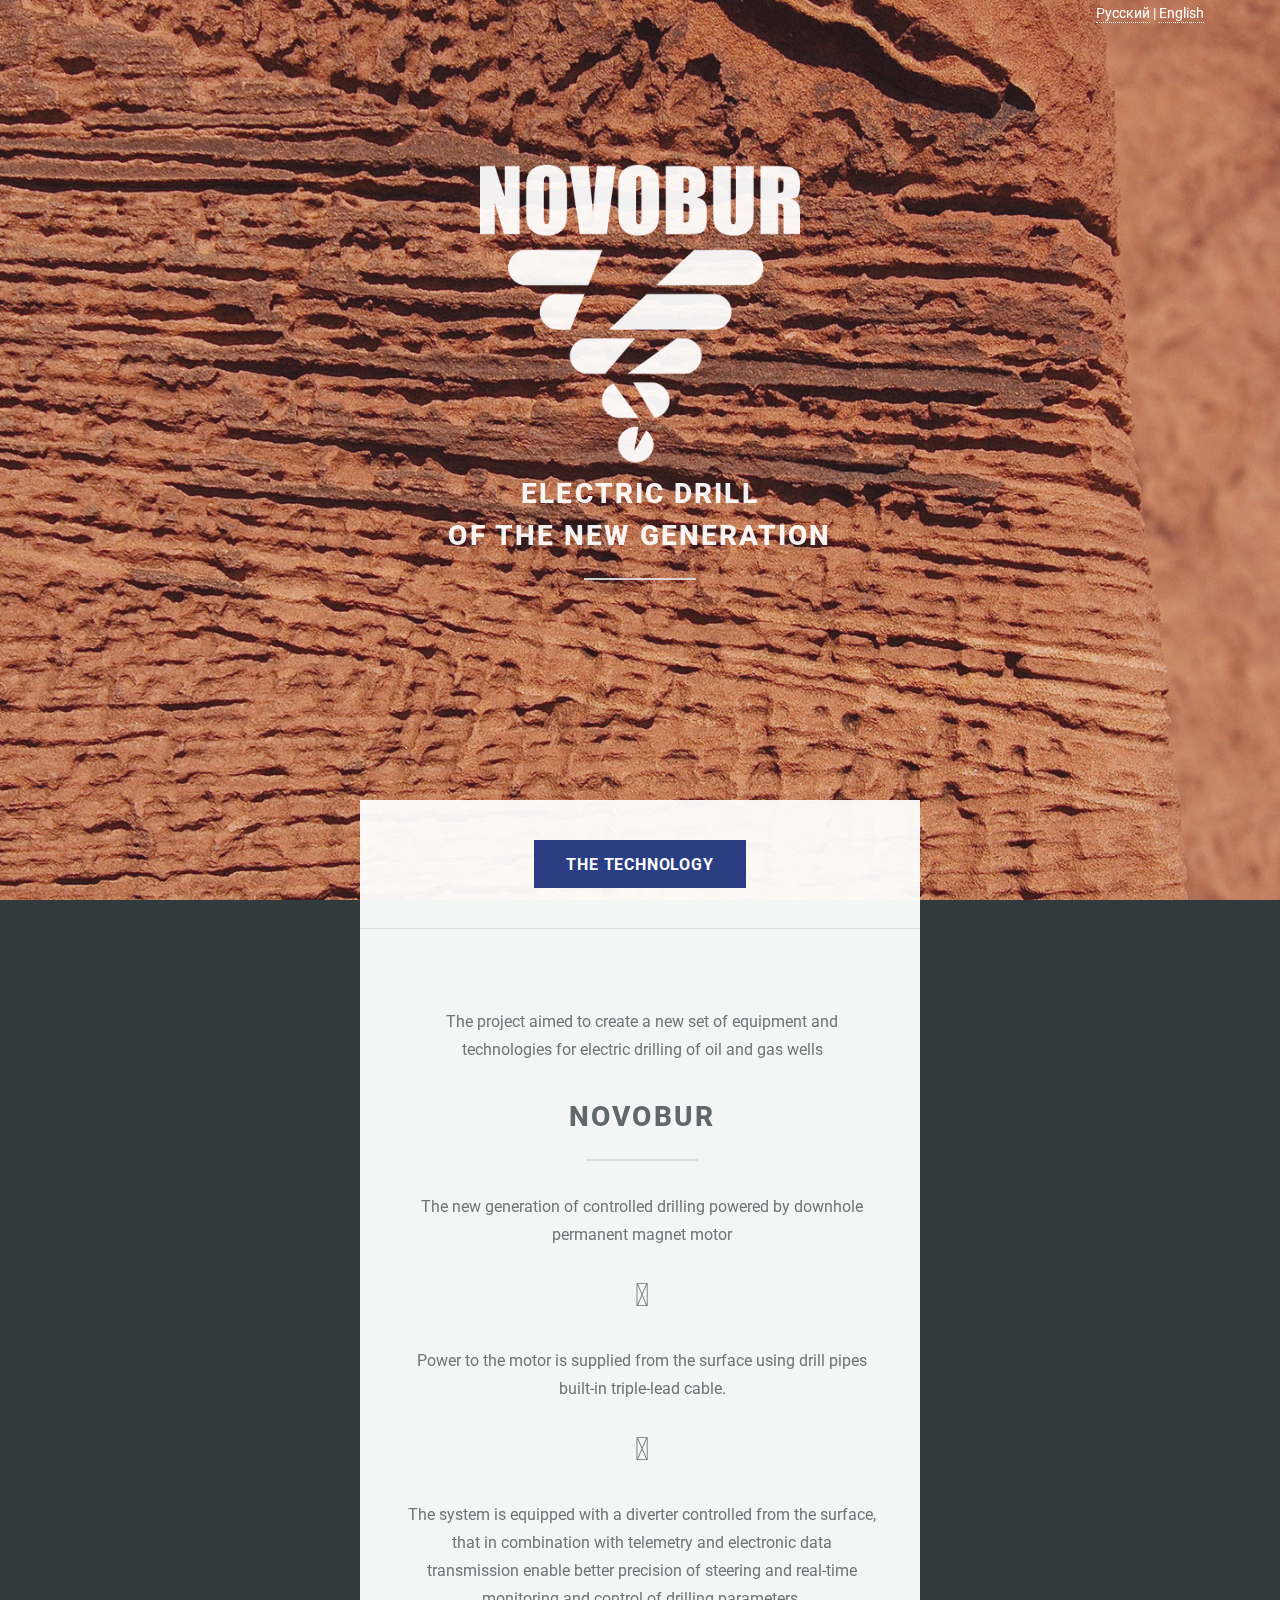
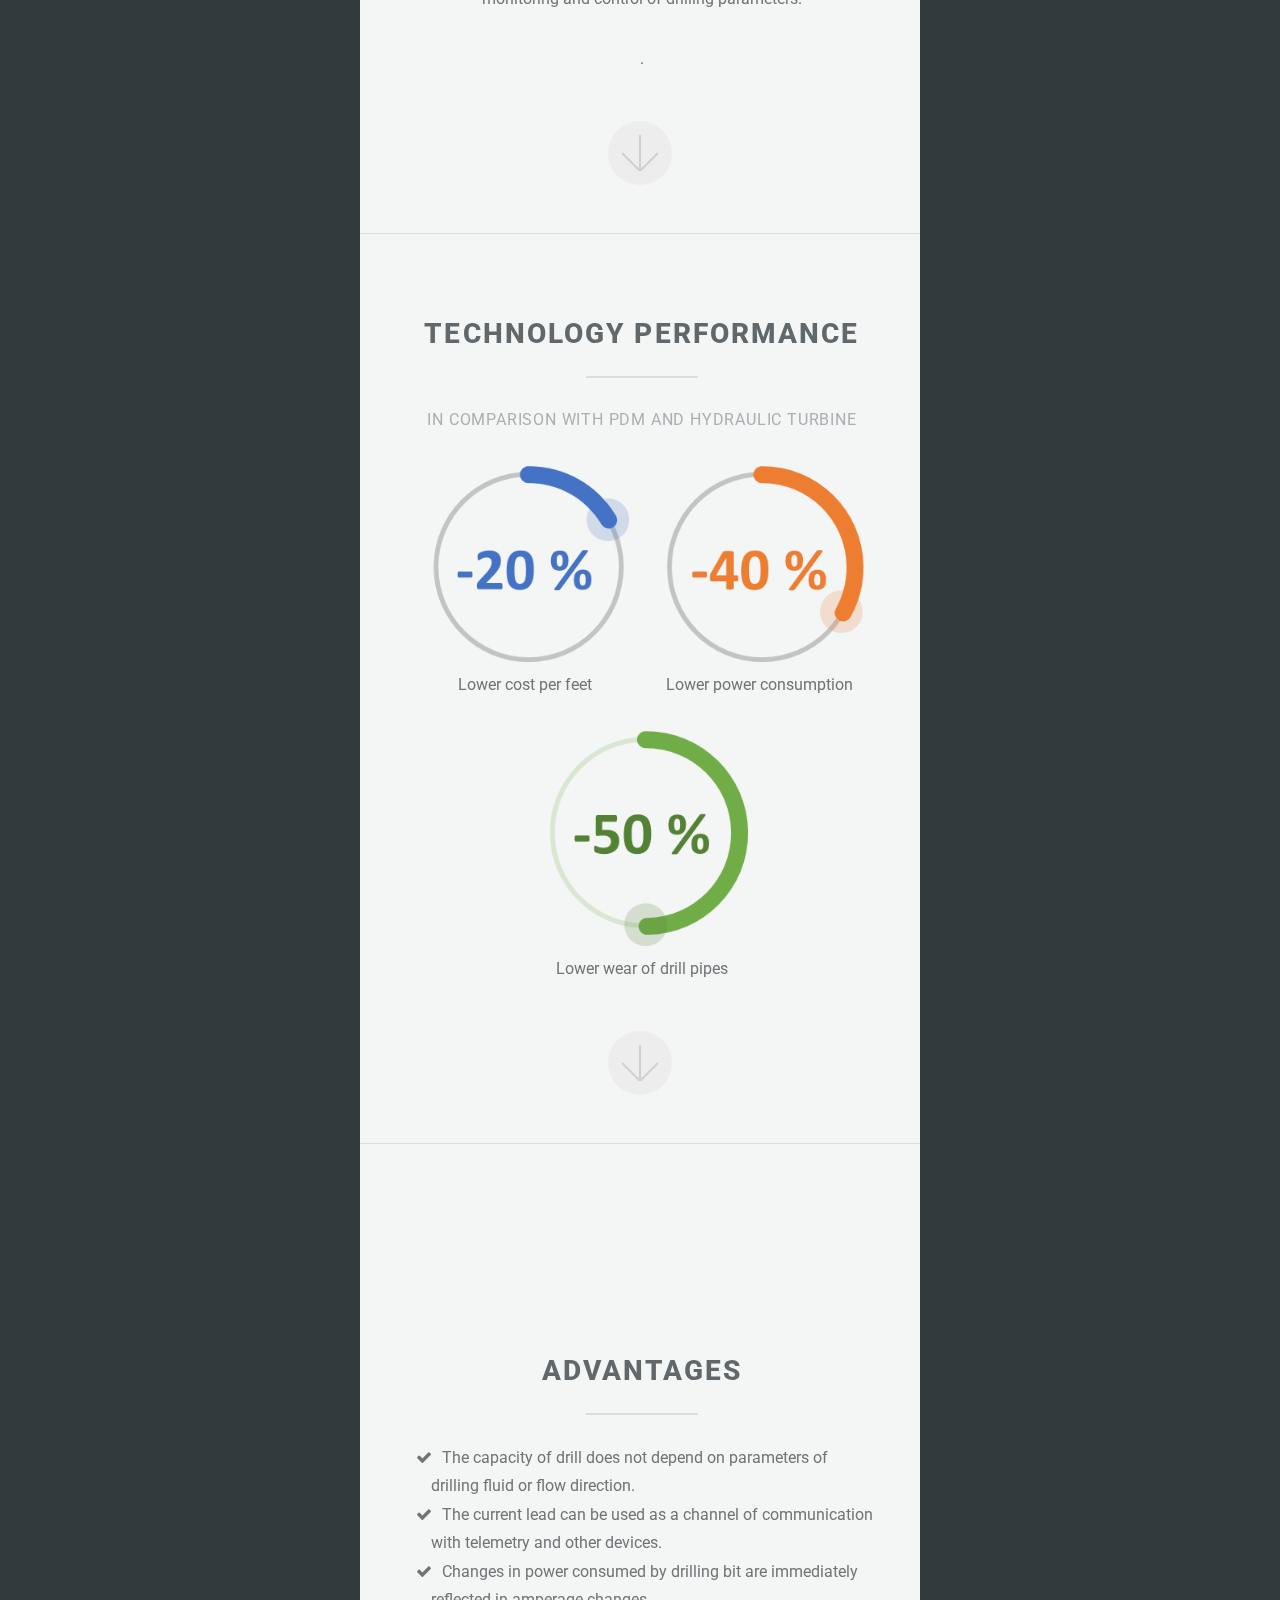
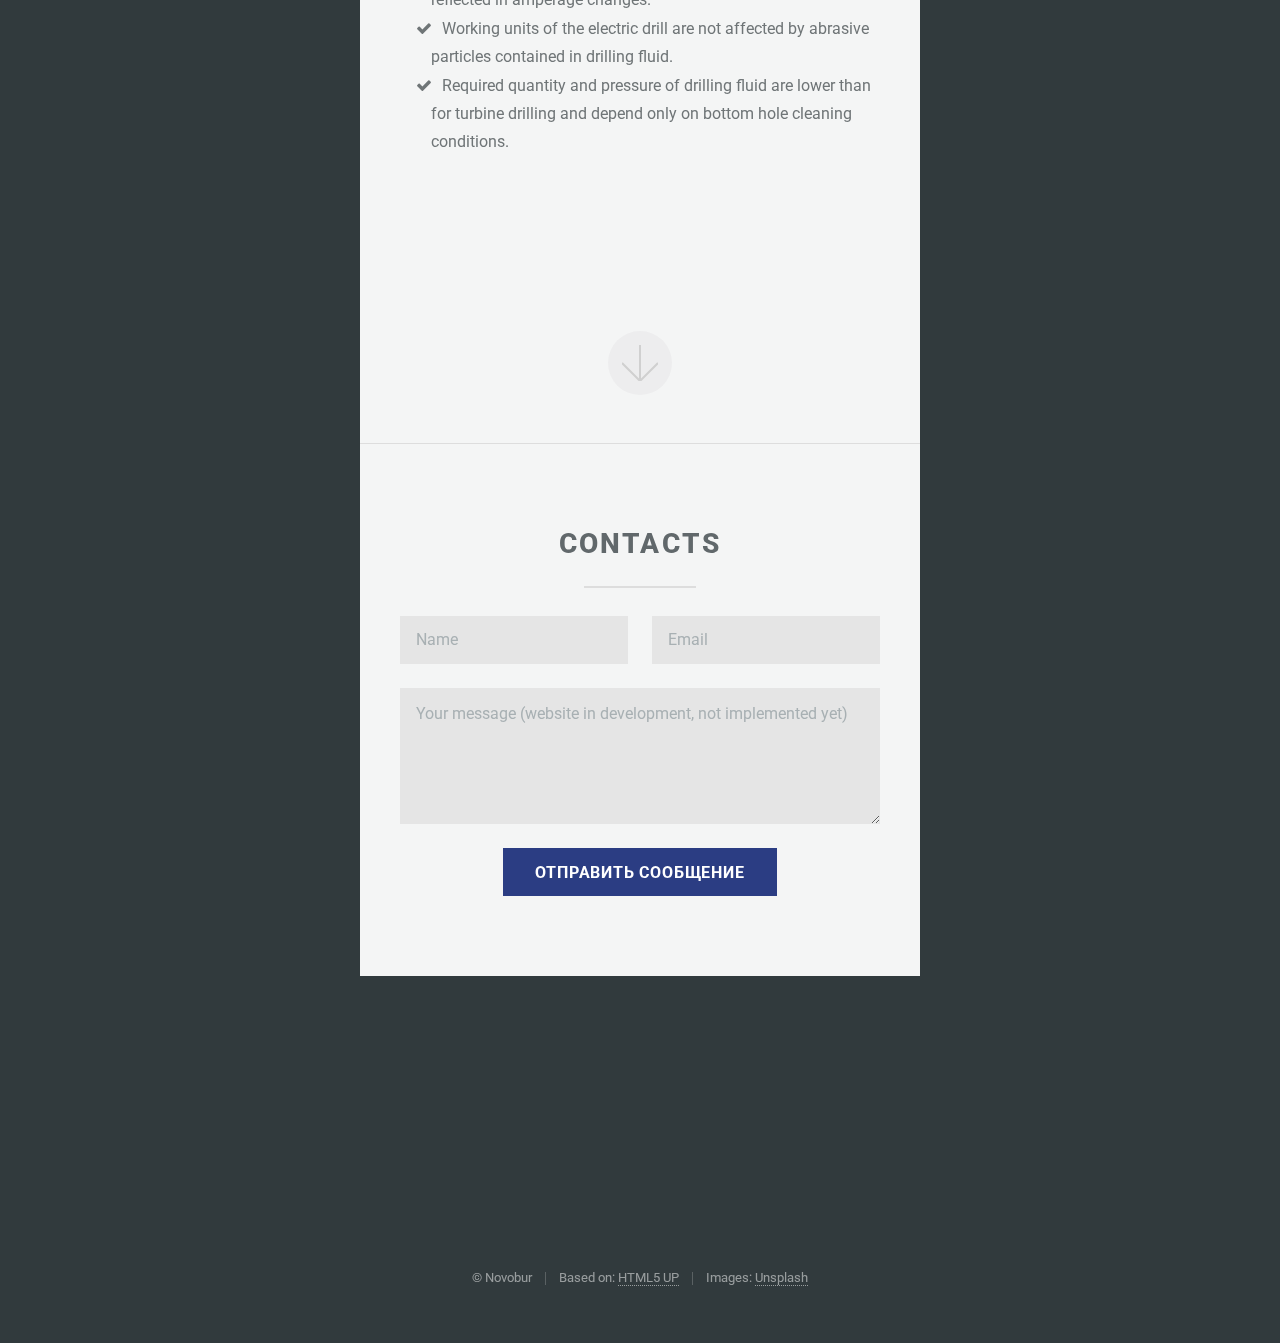
==== index_en.html @ 7c469848 "en version" ====
<!DOCTYPE HTML>
<html>
	<head>
		<title>NOVOBUR. Electric drill of the new generation</title>
		<meta charset="utf-8" />
		<meta name="viewport" content="width=device-width, initial-scale=1" />
		<!--[if lte IE 8]><script src="assets/js/ie/html5shiv.js"></script><![endif]-->
		<link rel="stylesheet" href="assets/css/main.css" />
                <link rel="stylesheet" href="assets/js/animate.css">
                <link rel="stylesheet" href="https://use.fontawesome.com/releases/v5.0.10/css/all.css" integrity="sha384-+d0P83n9kaQMCwj8F4RJB66tzIwOKmrdb46+porD/OvrJ+37WqIM7UoBtwHO6Nlg" crossorigin="anonymous">

                <style>
                    ul.checked {
                        list-style-type: none;
                    }
                    li.checked:before {    
                        font-family: 'FontAwesome';
                        content: '\f00c';
                        margin: 0 10px 0 -15px;
                    }
                    #logo {
                        animation: zoomIn 3s;
                        margin-left: -600px;
                        margin-right: -600px;
                    }
                </style>
		<!--[if lte IE 8]><link rel="stylesheet" href="assets/css/ie8.css" /><![endif]-->
		<!--[if lte IE 9]><link rel="stylesheet" href="assets/css/ie9.css" /><![endif]-->
	</head>
	<body>
            
                <div style="font-size: 90%; color: white; text-align: right; margin-right: 2cm;"><a style="color: white;" href="index.html">Русский</a> | <a style="color: white;" href="index_en.html">English</a></div>

		<!-- Header -->
			<section id="header">
				<header class="major">
                                    <img src="images/novobur-white-en.png" width="320" id="logo"/>
					<h2>ELECTRIC DRILL <br />OF THE NEW GENERATION</h2>

				</header>
				<div class="container">
					<ul class="actions">
						<li><a href="#one" class="button special scrolly">THE TECHNOLOGY</a></li>
					</ul>
				</div>
			</section>

		<!-- One -->
			<section id="one" class="main special">
				<div class="container">
					<span class="image fit primary"><img src="images/pic01.jpg" alt="" /></span>
					<div class="content">
                                            <p>The project aimed to create a new set of equipment and technologies for electric drilling of oil and gas wells</p>
						<header class="major">
							<h2>Novobur</h2>
						</header>
                                            <p>
                                                <p>The new generation of controlled drilling powered by downhole permanent magnet motor</p>
                                                <p><i class="fas fa-plug fa-2x"></i></p>
                                                <p>Power to the motor is supplied from the surface using drill pipes built-in triple-lead cable.</p> 
                                                <p><i class="fas fa-sliders fa-2x"></i></p>
                                                <p>The system is equipped with a diverter controlled from the surface, that in combination with telemetry and electronic data transmission enable better precision of steering and real-time monitoring and control of drilling parameters.</p>.
                                                </p>
					</div>
					<a href="#two" class="goto-next scrolly">Next</a>
				</div>
			</section>

		<!-- Two -->
			<section id="two" class="main special">
				<div class="container">
					<span class="image fit primary"><img src="images/pic02.jpg" alt="" /></span>
					<div class="content">
						<header class="major">
                                                    <h2>TECHNOLOGY PERFORMANCE</h2>
							<p>IN COMPARISON WITH PDM AND HYDRAULIC TURBINE</p>
						</header>
                                            
                                            <div>
                                                <div style="width: 50%; float: left">
                                                     <img src="images/-20.png" style="max-width: 90%">
                                                    <p>Lower cost per feet</p>
                                                </div>
                                            </div>
                                            
                                            <div>
                                                <div style="width: 50%; float: left">
                                                    <img src="images/-40.png" style="max-width: 90%">
                                                    <p>Lower power consumption</p>
                                                </div>
                                            </div>
                                            <br />
                                            <div>
                                                <div style="width: 50%; margin: auto">
                                                    <img src="images/-50.png" style="max-width: 90%">
                                                    <p>Lower wear of drill pipes</p>
                                                </div>
                                            </div>

					</div>
					<a href="#three" class="goto-next scrolly">Next</a>
				</div>
			</section>

		<!-- Three -->
			<section id="three" class="main special">
				<div class="container">
					<span class="image fit primary"><img src="images/pic03.jpg" alt="" /></span>
					<div class="content">
						<header class="major">
							<h2>ADVANTAGES</h2>
						</header>
						<ul style="text-align: left" class="checked">

<li class="checked">The capacity of drill does not depend on parameters of drilling fluid or flow direction.</li>
<li class="checked">The current lead can be used as a channel of communication with telemetry and other devices.</li>
<li class="checked">Changes in power consumed by drilling bit are immediately reflected in amperage changes.</li>
<li class="checked">Working units of the electric drill are not affected by abrasive particles contained in drilling fluid.</li>
<li class="checked">Required quantity and pressure of drilling fluid are lower than for turbine drilling and depend only on bottom hole cleaning conditions.</li>

                                                </ul>
					</div>
					<a href="#footer" class="goto-next scrolly">Next</a>
				</div>
			</section>


		<!-- Footer -->
			<section id="footer">
				<div class="container">
					<header class="major">
						<h2>Contacts</h2>
					</header>
					<form method="post" action="#">
						<div class="row uniform">
							<div class="6u 12u$(xsmall)"><input type="text" name="name" id="name" placeholder="Name" /></div>
							<div class="6u$ 12u$(xsmall)"><input type="email" name="email" id="email" placeholder="Email" /></div>
							<div class="12u$"><textarea name="message" id="message" placeholder="Your message (website in development, not implemented yet)" rows="4"></textarea></div>
							<div class="12u$">
								<ul class="actions">
									<li><input type="submit" value="Отправить сообщение" class="special" /></li>
								</ul>
							</div>
						</div>
					</form>
				</div>
                            
				<footer>
					<ul class="copyright">
						<li>&copy; Novobur</li><li>Based on: <a href="http://html5up.net">HTML5 UP</a></li><li>Images: <a href="http://unsplash.com">Unsplash</a></li>
					</ul>
				</footer>
                           
			</section>

		<!-- Scripts -->
			<script src="assets/js/jquery.min.js"></script>
			<script src="assets/js/jquery.scrollex.min.js"></script>
			<script src="assets/js/jquery.scrolly.min.js"></script>
			<script src="assets/js/skel.min.js"></script>
			<script src="assets/js/util.js"></script>
			<!--[if lte IE 8]><script src="assets/js/ie/respond.min.js"></script><![endif]-->
			<script src="assets/js/main.js"></script>

	</body>
</html>
---- assets/css/main.css ----
@import url("font-awesome.min.css");
@import url("https://fonts.googleapis.com/css?family=Roboto");

/*
	Highlights by HTML5 UP
	html5up.net | @ajlkn
	Free for personal and commercial use under the CCA 3.0 license (html5up.net/license)
*/

/* Reset */

	html, body, div, span, applet, object, iframe, h1, h2, h3, h4, h5, h6, p, blockquote, pre, a, abbr, acronym, address, big, cite, code, del, dfn, em, img, ins, kbd, q, s, samp, small, strike, strong, sub, sup, tt, var, b, u, i, center, dl, dt, dd, ol, ul, li, fieldset, form, label, legend, table, caption, tbody, tfoot, thead, tr, th, td, article, aside, canvas, details, embed, figure, figcaption, footer, header, hgroup, menu, nav, output, ruby, section, summary, time, mark, audio, video {
		margin: 0;
		padding: 0;
		border: 0;
		font-size: 100%;
		font: inherit;
		vertical-align: baseline;
	}

	article, aside, details, figcaption, figure, footer, header, hgroup, menu, nav, section {
		display: block;
	}

	body {
		line-height: 1;
	}

	ol, ul {
		list-style: none;
	}

	blockquote, q {
		quotes: none;
	}

	blockquote:before, blockquote:after, q:before, q:after {
		content: '';
		content: none;
	}

	table {
		border-collapse: collapse;
		border-spacing: 0;
	}

	body {
		-webkit-text-size-adjust: none;
	}

/* Box Model */

	*, *:before, *:after {
		-moz-box-sizing: border-box;
		-webkit-box-sizing: border-box;
		box-sizing: border-box;
	}

/* Containers */

	.container {
		margin-left: auto;
		margin-right: auto;
	}

	.container.\31 25\25 {
		width: 100%;
		max-width: 43.75em;
		min-width: 35em;
	}

	.container.\37 5\25 {
		width: 26.25em;
	}

	.container.\35 0\25 {
		width: 17.5em;
	}

	.container.\32 5\25 {
		width: 8.75em;
	}

	.container {
		width: 35em;
	}

	@media screen and (max-width: 1680px) {

		.container.\31 25\25 {
			width: 100%;
			max-width: 43.75em;
			min-width: 35em;
		}

		.container.\37 5\25 {
			width: 26.25em;
		}

		.container.\35 0\25 {
			width: 17.5em;
		}

		.container.\32 5\25 {
			width: 8.75em;
		}

		.container {
			width: 35em;
		}

	}

	@media screen and (max-width: 980px) {

		.container.\31 25\25 {
			width: 100%;
			max-width: 100%;
			min-width: 80%;
		}

		.container.\37 5\25 {
			width: 60%;
		}

		.container.\35 0\25 {
			width: 40%;
		}

		.container.\32 5\25 {
			width: 20%;
		}

		.container {
			width: 80%;
		}

	}

	@media screen and (max-width: 736px) {

		.container.\31 25\25 {
			width: 100%;
			max-width: 100%;
			min-width: 80%;
		}

		.container.\37 5\25 {
			width: 60%;
		}

		.container.\35 0\25 {
			width: 40%;
		}

		.container.\32 5\25 {
			width: 20%;
		}

		.container {
			width: 80%;
		}

	}

	@media screen and (max-width: 480px) {

		.container.\31 25\25 {
			width: 100%;
			max-width: 125%;
			min-width: 100%;
		}

		.container.\37 5\25 {
			width: 75%;
		}

		.container.\35 0\25 {
			width: 50%;
		}

		.container.\32 5\25 {
			width: 25%;
		}

		.container {
			width: 100%;
		}

	}

/* Grid */

	.row {
		border-bottom: solid 1px transparent;
		-moz-box-sizing: border-box;
		-webkit-box-sizing: border-box;
		box-sizing: border-box;
	}

	.row > * {
		float: left;
		-moz-box-sizing: border-box;
		-webkit-box-sizing: border-box;
		box-sizing: border-box;
	}

	.row:after, .row:before {
		content: '';
		display: block;
		clear: both;
		height: 0;
	}

	.row.uniform > * > :first-child {
		margin-top: 0;
	}

	.row.uniform > * > :last-child {
		margin-bottom: 0;
	}

	.row.\30 \25 > * {
		padding: 0 0 0 0em;
	}

	.row.\30 \25 {
		margin: 0 0 -1px 0em;
	}

	.row.uniform.\30 \25 > * {
		padding: 0em 0 0 0em;
	}

	.row.uniform.\30 \25 {
		margin: 0em 0 -1px 0em;
	}

	.row > * {
		padding: 0 0 0 1.5em;
	}

	.row {
		margin: 0 0 -1px -1.5em;
	}

	.row.uniform > * {
		padding: 1.5em 0 0 1.5em;
	}

	.row.uniform {
		margin: -1.5em 0 -1px -1.5em;
	}

	.row.\32 00\25 > * {
		padding: 0 0 0 3em;
	}

	.row.\32 00\25 {
		margin: 0 0 -1px -3em;
	}

	.row.uniform.\32 00\25 > * {
		padding: 3em 0 0 3em;
	}

	.row.uniform.\32 00\25 {
		margin: -3em 0 -1px -3em;
	}

	.row.\31 50\25 > * {
		padding: 0 0 0 2.25em;
	}

	.row.\31 50\25 {
		margin: 0 0 -1px -2.25em;
	}

	.row.uniform.\31 50\25 > * {
		padding: 2.25em 0 0 2.25em;
	}

	.row.uniform.\31 50\25 {
		margin: -2.25em 0 -1px -2.25em;
	}

	.row.\35 0\25 > * {
		padding: 0 0 0 0.75em;
	}

	.row.\35 0\25 {
		margin: 0 0 -1px -0.75em;
	}

	.row.uniform.\35 0\25 > * {
		padding: 0.75em 0 0 0.75em;
	}

	.row.uniform.\35 0\25 {
		margin: -0.75em 0 -1px -0.75em;
	}

	.row.\32 5\25 > * {
		padding: 0 0 0 0.375em;
	}

	.row.\32 5\25 {
		margin: 0 0 -1px -0.375em;
	}

	.row.uniform.\32 5\25 > * {
		padding: 0.375em 0 0 0.375em;
	}

	.row.uniform.\32 5\25 {
		margin: -0.375em 0 -1px -0.375em;
	}

	.\31 2u, .\31 2u\24 {
		width: 100%;
		clear: none;
		margin-left: 0;
	}

	.\31 1u, .\31 1u\24 {
		width: 91.6666666667%;
		clear: none;
		margin-left: 0;
	}

	.\31 0u, .\31 0u\24 {
		width: 83.3333333333%;
		clear: none;
		margin-left: 0;
	}

	.\39 u, .\39 u\24 {
		width: 75%;
		clear: none;
		margin-left: 0;
	}

	.\38 u, .\38 u\24 {
		width: 66.6666666667%;
		clear: none;
		margin-left: 0;
	}

	.\37 u, .\37 u\24 {
		width: 58.3333333333%;
		clear: none;
		margin-left: 0;
	}

	.\36 u, .\36 u\24 {
		width: 50%;
		clear: none;
		margin-left: 0;
	}

	.\35 u, .\35 u\24 {
		width: 41.6666666667%;
		clear: none;
		margin-left: 0;
	}

	.\34 u, .\34 u\24 {
		width: 33.3333333333%;
		clear: none;
		margin-left: 0;
	}

	.\33 u, .\33 u\24 {
		width: 25%;
		clear: none;
		margin-left: 0;
	}

	.\32 u, .\32 u\24 {
		width: 16.6666666667%;
		clear: none;
		margin-left: 0;
	}

	.\31 u, .\31 u\24 {
		width: 8.3333333333%;
		clear: none;
		margin-left: 0;
	}

	.\31 2u\24 + *,
	.\31 1u\24 + *,
	.\31 0u\24 + *,
	.\39 u\24 + *,
	.\38 u\24 + *,
	.\37 u\24 + *,
	.\36 u\24 + *,
	.\35 u\24 + *,
	.\34 u\24 + *,
	.\33 u\24 + *,
	.\32 u\24 + *,
	.\31 u\24 + * {
		clear: left;
	}

	.\-11u {
		margin-left: 91.66667%;
	}

	.\-10u {
		margin-left: 83.33333%;
	}

	.\-9u {
		margin-left: 75%;
	}

	.\-8u {
		margin-left: 66.66667%;
	}

	.\-7u {
		margin-left: 58.33333%;
	}

	.\-6u {
		margin-left: 50%;
	}

	.\-5u {
		margin-left: 41.66667%;
	}

	.\-4u {
		margin-left: 33.33333%;
	}

	.\-3u {
		margin-left: 25%;
	}

	.\-2u {
		margin-left: 16.66667%;
	}

	.\-1u {
		margin-left: 8.33333%;
	}

	@media screen and (max-width: 1680px) {

		.row > * {
			padding: 0 0 0 1.5em;
		}

		.row {
			margin: 0 0 -1px -1.5em;
		}

		.row.uniform > * {
			padding: 1.5em 0 0 1.5em;
		}

		.row.uniform {
			margin: -1.5em 0 -1px -1.5em;
		}

		.row.\32 00\25 > * {
			padding: 0 0 0 3em;
		}

		.row.\32 00\25 {
			margin: 0 0 -1px -3em;
		}

		.row.uniform.\32 00\25 > * {
			padding: 3em 0 0 3em;
		}

		.row.uniform.\32 00\25 {
			margin: -3em 0 -1px -3em;
		}

		.row.\31 50\25 > * {
			padding: 0 0 0 2.25em;
		}

		.row.\31 50\25 {
			margin: 0 0 -1px -2.25em;
		}

		.row.uniform.\31 50\25 > * {
			padding: 2.25em 0 0 2.25em;
		}

		.row.uniform.\31 50\25 {
			margin: -2.25em 0 -1px -2.25em;
		}

		.row.\35 0\25 > * {
			padding: 0 0 0 0.75em;
		}

		.row.\35 0\25 {
			margin: 0 0 -1px -0.75em;
		}

		.row.uniform.\35 0\25 > * {
			padding: 0.75em 0 0 0.75em;
		}

		.row.uniform.\35 0\25 {
			margin: -0.75em 0 -1px -0.75em;
		}

		.row.\32 5\25 > * {
			padding: 0 0 0 0.375em;
		}

		.row.\32 5\25 {
			margin: 0 0 -1px -0.375em;
		}

		.row.uniform.\32 5\25 > * {
			padding: 0.375em 0 0 0.375em;
		}

		.row.uniform.\32 5\25 {
			margin: -0.375em 0 -1px -0.375em;
		}

		.\31 2u\28large\29, .\31 2u\24\28large\29 {
			width: 100%;
			clear: none;
			margin-left: 0;
		}

		.\31 1u\28large\29, .\31 1u\24\28large\29 {
			width: 91.6666666667%;
			clear: none;
			margin-left: 0;
		}

		.\31 0u\28large\29, .\31 0u\24\28large\29 {
			width: 83.3333333333%;
			clear: none;
			margin-left: 0;
		}

		.\39 u\28large\29, .\39 u\24\28large\29 {
			width: 75%;
			clear: none;
			margin-left: 0;
		}

		.\38 u\28large\29, .\38 u\24\28large\29 {
			width: 66.6666666667%;
			clear: none;
			margin-left: 0;
		}

		.\37 u\28large\29, .\37 u\24\28large\29 {
			width: 58.3333333333%;
			clear: none;
			margin-left: 0;
		}

		.\36 u\28large\29, .\36 u\24\28large\29 {
			width: 50%;
			clear: none;
			margin-left: 0;
		}

		.\35 u\28large\29, .\35 u\24\28large\29 {
			width: 41.6666666667%;
			clear: none;
			margin-left: 0;
		}

		.\34 u\28large\29, .\34 u\24\28large\29 {
			width: 33.3333333333%;
			clear: none;
			margin-left: 0;
		}

		.\33 u\28large\29, .\33 u\24\28large\29 {
			width: 25%;
			clear: none;
			margin-left: 0;
		}

		.\32 u\28large\29, .\32 u\24\28large\29 {
			width: 16.6666666667%;
			clear: none;
			margin-left: 0;
		}

		.\31 u\28large\29, .\31 u\24\28large\29 {
			width: 8.3333333333%;
			clear: none;
			margin-left: 0;
		}

		.\31 2u\24\28large\29 + *,
		.\31 1u\24\28large\29 + *,
		.\31 0u\24\28large\29 + *,
		.\39 u\24\28large\29 + *,
		.\38 u\24\28large\29 + *,
		.\37 u\24\28large\29 + *,
		.\36 u\24\28large\29 + *,
		.\35 u\24\28large\29 + *,
		.\34 u\24\28large\29 + *,
		.\33 u\24\28large\29 + *,
		.\32 u\24\28large\29 + *,
		.\31 u\24\28large\29 + * {
			clear: left;
		}

		.\-11u\28large\29 {
			margin-left: 91.66667%;
		}

		.\-10u\28large\29 {
			margin-left: 83.33333%;
		}

		.\-9u\28large\29 {
			margin-left: 75%;
		}

		.\-8u\28large\29 {
			margin-left: 66.66667%;
		}

		.\-7u\28large\29 {
			margin-left: 58.33333%;
		}

		.\-6u\28large\29 {
			margin-left: 50%;
		}

		.\-5u\28large\29 {
			margin-left: 41.66667%;
		}

		.\-4u\28large\29 {
			margin-left: 33.33333%;
		}

		.\-3u\28large\29 {
			margin-left: 25%;
		}

		.\-2u\28large\29 {
			margin-left: 16.66667%;
		}

		.\-1u\28large\29 {
			margin-left: 8.33333%;
		}

	}

	@media screen and (max-width: 980px) {

		.row > * {
			padding: 0 0 0 1.5em;
		}

		.row {
			margin: 0 0 -1px -1.5em;
		}

		.row.uniform > * {
			padding: 1.5em 0 0 1.5em;
		}

		.row.uniform {
			margin: -1.5em 0 -1px -1.5em;
		}

		.row.\32 00\25 > * {
			padding: 0 0 0 3em;
		}

		.row.\32 00\25 {
			margin: 0 0 -1px -3em;
		}

		.row.uniform.\32 00\25 > * {
			padding: 3em 0 0 3em;
		}

		.row.uniform.\32 00\25 {
			margin: -3em 0 -1px -3em;
		}

		.row.\31 50\25 > * {
			padding: 0 0 0 2.25em;
		}

		.row.\31 50\25 {
			margin: 0 0 -1px -2.25em;
		}

		.row.uniform.\31 50\25 > * {
			padding: 2.25em 0 0 2.25em;
		}

		.row.uniform.\31 50\25 {
			margin: -2.25em 0 -1px -2.25em;
		}

		.row.\35 0\25 > * {
			padding: 0 0 0 0.75em;
		}

		.row.\35 0\25 {
			margin: 0 0 -1px -0.75em;
		}

		.row.uniform.\35 0\25 > * {
			padding: 0.75em 0 0 0.75em;
		}

		.row.uniform.\35 0\25 {
			margin: -0.75em 0 -1px -0.75em;
		}

		.row.\32 5\25 > * {
			padding: 0 0 0 0.375em;
		}

		.row.\32 5\25 {
			margin: 0 0 -1px -0.375em;
		}

		.row.uniform.\32 5\25 > * {
			padding: 0.375em 0 0 0.375em;
		}

		.row.uniform.\32 5\25 {
			margin: -0.375em 0 -1px -0.375em;
		}

		.\31 2u\28medium\29, .\31 2u\24\28medium\29 {
			width: 100%;
			clear: none;
			margin-left: 0;
		}

		.\31 1u\28medium\29, .\31 1u\24\28medium\29 {
			width: 91.6666666667%;
			clear: none;
			margin-left: 0;
		}

		.\31 0u\28medium\29, .\31 0u\24\28medium\29 {
			width: 83.3333333333%;
			clear: none;
			margin-left: 0;
		}

		.\39 u\28medium\29, .\39 u\24\28medium\29 {
			width: 75%;
			clear: none;
			margin-left: 0;
		}

		.\38 u\28medium\29, .\38 u\24\28medium\29 {
			width: 66.6666666667%;
			clear: none;
			margin-left: 0;
		}

		.\37 u\28medium\29, .\37 u\24\28medium\29 {
			width: 58.3333333333%;
			clear: none;
			margin-left: 0;
		}

		.\36 u\28medium\29, .\36 u\24\28medium\29 {
			width: 50%;
			clear: none;
			margin-left: 0;
		}

		.\35 u\28medium\29, .\35 u\24\28medium\29 {
			width: 41.6666666667%;
			clear: none;
			margin-left: 0;
		}

		.\34 u\28medium\29, .\34 u\24\28medium\29 {
			width: 33.3333333333%;
			clear: none;
			margin-left: 0;
		}

		.\33 u\28medium\29, .\33 u\24\28medium\29 {
			width: 25%;
			clear: none;
			margin-left: 0;
		}

		.\32 u\28medium\29, .\32 u\24\28medium\29 {
			width: 16.6666666667%;
			clear: none;
			margin-left: 0;
		}

		.\31 u\28medium\29, .\31 u\24\28medium\29 {
			width: 8.3333333333%;
			clear: none;
			margin-left: 0;
		}

		.\31 2u\24\28medium\29 + *,
		.\31 1u\24\28medium\29 + *,
		.\31 0u\24\28medium\29 + *,
		.\39 u\24\28medium\29 + *,
		.\38 u\24\28medium\29 + *,
		.\37 u\24\28medium\29 + *,
		.\36 u\24\28medium\29 + *,
		.\35 u\24\28medium\29 + *,
		.\34 u\24\28medium\29 + *,
		.\33 u\24\28medium\29 + *,
		.\32 u\24\28medium\29 + *,
		.\31 u\24\28medium\29 + * {
			clear: left;
		}

		.\-11u\28medium\29 {
			margin-left: 91.66667%;
		}

		.\-10u\28medium\29 {
			margin-left: 83.33333%;
		}

		.\-9u\28medium\29 {
			margin-left: 75%;
		}

		.\-8u\28medium\29 {
			margin-left: 66.66667%;
		}

		.\-7u\28medium\29 {
			margin-left: 58.33333%;
		}

		.\-6u\28medium\29 {
			margin-left: 50%;
		}

		.\-5u\28medium\29 {
			margin-left: 41.66667%;
		}

		.\-4u\28medium\29 {
			margin-left: 33.33333%;
		}

		.\-3u\28medium\29 {
			margin-left: 25%;
		}

		.\-2u\28medium\29 {
			margin-left: 16.66667%;
		}

		.\-1u\28medium\29 {
			margin-left: 8.33333%;
		}

	}

	@media screen and (max-width: 736px) {

		.row > * {
			padding: 0 0 0 1em;
		}

		.row {
			margin: 0 0 -1px -1em;
		}

		.row.uniform > * {
			padding: 1em 0 0 1em;
		}

		.row.uniform {
			margin: -1em 0 -1px -1em;
		}

		.row.\32 00\25 > * {
			padding: 0 0 0 2em;
		}

		.row.\32 00\25 {
			margin: 0 0 -1px -2em;
		}

		.row.uniform.\32 00\25 > * {
			padding: 2em 0 0 2em;
		}

		.row.uniform.\32 00\25 {
			margin: -2em 0 -1px -2em;
		}

		.row.\31 50\25 > * {
			padding: 0 0 0 1.5em;
		}

		.row.\31 50\25 {
			margin: 0 0 -1px -1.5em;
		}

		.row.uniform.\31 50\25 > * {
			padding: 1.5em 0 0 1.5em;
		}

		.row.uniform.\31 50\25 {
			margin: -1.5em 0 -1px -1.5em;
		}

		.row.\35 0\25 > * {
			padding: 0 0 0 0.5em;
		}

		.row.\35 0\25 {
			margin: 0 0 -1px -0.5em;
		}

		.row.uniform.\35 0\25 > * {
			padding: 0.5em 0 0 0.5em;
		}

		.row.uniform.\35 0\25 {
			margin: -0.5em 0 -1px -0.5em;
		}

		.row.\32 5\25 > * {
			padding: 0 0 0 0.25em;
		}

		.row.\32 5\25 {
			margin: 0 0 -1px -0.25em;
		}

		.row.uniform.\32 5\25 > * {
			padding: 0.25em 0 0 0.25em;
		}

		.row.uniform.\32 5\25 {
			margin: -0.25em 0 -1px -0.25em;
		}

		.\31 2u\28small\29, .\31 2u\24\28small\29 {
			width: 100%;
			clear: none;
			margin-left: 0;
		}

		.\31 1u\28small\29, .\31 1u\24\28small\29 {
			width: 91.6666666667%;
			clear: none;
			margin-left: 0;
		}

		.\31 0u\28small\29, .\31 0u\24\28small\29 {
			width: 83.3333333333%;
			clear: none;
			margin-left: 0;
		}

		.\39 u\28small\29, .\39 u\24\28small\29 {
			width: 75%;
			clear: none;
			margin-left: 0;
		}

		.\38 u\28small\29, .\38 u\24\28small\29 {
			width: 66.6666666667%;
			clear: none;
			margin-left: 0;
		}

		.\37 u\28small\29, .\37 u\24\28small\29 {
			width: 58.3333333333%;
			clear: none;
			margin-left: 0;
		}

		.\36 u\28small\29, .\36 u\24\28small\29 {
			width: 50%;
			clear: none;
			margin-left: 0;
		}

		.\35 u\28small\29, .\35 u\24\28small\29 {
			width: 41.6666666667%;
			clear: none;
			margin-left: 0;
		}

		.\34 u\28small\29, .\34 u\24\28small\29 {
			width: 33.3333333333%;
			clear: none;
			margin-left: 0;
		}

		.\33 u\28small\29, .\33 u\24\28small\29 {
			width: 25%;
			clear: none;
			margin-left: 0;
		}

		.\32 u\28small\29, .\32 u\24\28small\29 {
			width: 16.6666666667%;
			clear: none;
			margin-left: 0;
		}

		.\31 u\28small\29, .\31 u\24\28small\29 {
			width: 8.3333333333%;
			clear: none;
			margin-left: 0;
		}

		.\31 2u\24\28small\29 + *,
		.\31 1u\24\28small\29 + *,
		.\31 0u\24\28small\29 + *,
		.\39 u\24\28small\29 + *,
		.\38 u\24\28small\29 + *,
		.\37 u\24\28small\29 + *,
		.\36 u\24\28small\29 + *,
		.\35 u\24\28small\29 + *,
		.\34 u\24\28small\29 + *,
		.\33 u\24\28small\29 + *,
		.\32 u\24\28small\29 + *,
		.\31 u\24\28small\29 + * {
			clear: left;
		}

		.\-11u\28small\29 {
			margin-left: 91.66667%;
		}

		.\-10u\28small\29 {
			margin-left: 83.33333%;
		}

		.\-9u\28small\29 {
			margin-left: 75%;
		}

		.\-8u\28small\29 {
			margin-left: 66.66667%;
		}

		.\-7u\28small\29 {
			margin-left: 58.33333%;
		}

		.\-6u\28small\29 {
			margin-left: 50%;
		}

		.\-5u\28small\29 {
			margin-left: 41.66667%;
		}

		.\-4u\28small\29 {
			margin-left: 33.33333%;
		}

		.\-3u\28small\29 {
			margin-left: 25%;
		}

		.\-2u\28small\29 {
			margin-left: 16.66667%;
		}

		.\-1u\28small\29 {
			margin-left: 8.33333%;
		}

	}

	@media screen and (max-width: 480px) {

		.row > * {
			padding: 0 0 0 1em;
		}

		.row {
			margin: 0 0 -1px -1em;
		}

		.row.uniform > * {
			padding: 1em 0 0 1em;
		}

		.row.uniform {
			margin: -1em 0 -1px -1em;
		}

		.row.\32 00\25 > * {
			padding: 0 0 0 2em;
		}

		.row.\32 00\25 {
			margin: 0 0 -1px -2em;
		}

		.row.uniform.\32 00\25 > * {
			padding: 2em 0 0 2em;
		}

		.row.uniform.\32 00\25 {
			margin: -2em 0 -1px -2em;
		}

		.row.\31 50\25 > * {
			padding: 0 0 0 1.5em;
		}

		.row.\31 50\25 {
			margin: 0 0 -1px -1.5em;
		}

		.row.uniform.\31 50\25 > * {
			padding: 1.5em 0 0 1.5em;
		}

		.row.uniform.\31 50\25 {
			margin: -1.5em 0 -1px -1.5em;
		}

		.row.\35 0\25 > * {
			padding: 0 0 0 0.5em;
		}

		.row.\35 0\25 {
			margin: 0 0 -1px -0.5em;
		}

		.row.uniform.\35 0\25 > * {
			padding: 0.5em 0 0 0.5em;
		}

		.row.uniform.\35 0\25 {
			margin: -0.5em 0 -1px -0.5em;
		}

		.row.\32 5\25 > * {
			padding: 0 0 0 0.25em;
		}

		.row.\32 5\25 {
			margin: 0 0 -1px -0.25em;
		}

		.row.uniform.\32 5\25 > * {
			padding: 0.25em 0 0 0.25em;
		}

		.row.uniform.\32 5\25 {
			margin: -0.25em 0 -1px -0.25em;
		}

		.\31 2u\28xsmall\29, .\31 2u\24\28xsmall\29 {
			width: 100%;
			clear: none;
			margin-left: 0;
		}

		.\31 1u\28xsmall\29, .\31 1u\24\28xsmall\29 {
			width: 91.6666666667%;
			clear: none;
			margin-left: 0;
		}

		.\31 0u\28xsmall\29, .\31 0u\24\28xsmall\29 {
			width: 83.3333333333%;
			clear: none;
			margin-left: 0;
		}

		.\39 u\28xsmall\29, .\39 u\24\28xsmall\29 {
			width: 75%;
			clear: none;
			margin-left: 0;
		}

		.\38 u\28xsmall\29, .\38 u\24\28xsmall\29 {
			width: 66.6666666667%;
			clear: none;
			margin-left: 0;
		}

		.\37 u\28xsmall\29, .\37 u\24\28xsmall\29 {
			width: 58.3333333333%;
			clear: none;
			margin-left: 0;
		}

		.\36 u\28xsmall\29, .\36 u\24\28xsmall\29 {
			width: 50%;
			clear: none;
			margin-left: 0;
		}

		.\35 u\28xsmall\29, .\35 u\24\28xsmall\29 {
			width: 41.6666666667%;
			clear: none;
			margin-left: 0;
		}

		.\34 u\28xsmall\29, .\34 u\24\28xsmall\29 {
			width: 33.3333333333%;
			clear: none;
			margin-left: 0;
		}

		.\33 u\28xsmall\29, .\33 u\24\28xsmall\29 {
			width: 25%;
			clear: none;
			margin-left: 0;
		}

		.\32 u\28xsmall\29, .\32 u\24\28xsmall\29 {
			width: 16.6666666667%;
			clear: none;
			margin-left: 0;
		}

		.\31 u\28xsmall\29, .\31 u\24\28xsmall\29 {
			width: 8.3333333333%;
			clear: none;
			margin-left: 0;
		}

		.\31 2u\24\28xsmall\29 + *,
		.\31 1u\24\28xsmall\29 + *,
		.\31 0u\24\28xsmall\29 + *,
		.\39 u\24\28xsmall\29 + *,
		.\38 u\24\28xsmall\29 + *,
		.\37 u\24\28xsmall\29 + *,
		.\36 u\24\28xsmall\29 + *,
		.\35 u\24\28xsmall\29 + *,
		.\34 u\24\28xsmall\29 + *,
		.\33 u\24\28xsmall\29 + *,
		.\32 u\24\28xsmall\29 + *,
		.\31 u\24\28xsmall\29 + * {
			clear: left;
		}

		.\-11u\28xsmall\29 {
			margin-left: 91.66667%;
		}

		.\-10u\28xsmall\29 {
			margin-left: 83.33333%;
		}

		.\-9u\28xsmall\29 {
			margin-left: 75%;
		}

		.\-8u\28xsmall\29 {
			margin-left: 66.66667%;
		}

		.\-7u\28xsmall\29 {
			margin-left: 58.33333%;
		}

		.\-6u\28xsmall\29 {
			margin-left: 50%;
		}

		.\-5u\28xsmall\29 {
			margin-left: 41.66667%;
		}

		.\-4u\28xsmall\29 {
			margin-left: 33.33333%;
		}

		.\-3u\28xsmall\29 {
			margin-left: 25%;
		}

		.\-2u\28xsmall\29 {
			margin-left: 16.66667%;
		}

		.\-1u\28xsmall\29 {
			margin-left: 8.33333%;
		}

	}

/* Basic */

	html {
		background-color: #313a3d;
		background-attachment: fixed,						fixed;
		background-image: url("images/overlay.png"), url("../../images/bg.jpg");
		background-position: top left,					center center;
		background-repeat: repeat,						none;
		background-size: auto,						cover;
	}

	html.is-loading body *, html.is-loading body *:before, html.is-loading body *:after {
		-moz-animation: none !important;
		-webkit-animation: none !important;
		-ms-animation: none !important;
		animation: none !important;
		-moz-transition: none !important;
		-webkit-transition: none !important;
		-ms-transition: none !important;
		transition: none !important;
	}

	html.is-touch {
		height: 100vh;
		overflow: hidden;
	}

		html.is-touch #wrapper {
			-webkit-backface-visibility: hidden;
			-webkit-overflow-scrolling: touch;
			-webkit-transform: translate3d(0, 0, 0);
			height: 100vh;
			overflow: auto;
		}

	body, input, select, textarea {
		color: #6f7577;
		font-family: 'Roboto', sans-serif;
		font-size: 15pt;
		font-weight: 400;
		line-height: 1.75em;
	}

	a {
		-moz-transition: color 0.2s ease-in-out, border-bottom-color 0.2s ease-in-out;
		-webkit-transition: color 0.2s ease-in-out, border-bottom-color 0.2s ease-in-out;
		-ms-transition: color 0.2s ease-in-out, border-bottom-color 0.2s ease-in-out;
		transition: color 0.2s ease-in-out, border-bottom-color 0.2s ease-in-out;
		border-bottom: dotted 1px;
		color: #8cd1a8;
		text-decoration: none;
	}

		a:hover {
			border-bottom-color: transparent !important;
			color: #8cd1a8 !important;
			text-decoration: none;
		}

	strong, b {
		color: #61686b;
		font-weight: 700;
	}

	em, i {
		font-style: italic;
	}

	p {
		margin: 0 0 2em 0;
	}

	h1, h2, h3, h4, h5, h6 {
		color: #61686b;
		font-weight: 800;
		letter-spacing: 0.075em;
		line-height: 1em;
		margin: 0 0 1em 0;
		text-transform: uppercase;
	}

		h1 a, h2 a, h3 a, h4 a, h5 a, h6 a {
			color: inherit;
			text-decoration: none;
		}

	h2 {
		font-size: 1.75em;
		line-height: 1.5em;
	}

	h3 {
		font-size: 1em;
		line-height: 1.5em;
	}

	h4 {
		font-size: 0.9em;
		line-height: 1.5em;
	}

	h5 {
		font-size: 0.8em;
		line-height: 1.5em;
	}

	h6 {
		font-size: 0.7em;
		line-height: 1.5em;
	}

	sub {
		font-size: 0.8em;
		position: relative;
		top: 0.5em;
	}

	sup {
		font-size: 0.8em;
		position: relative;
		top: -0.5em;
	}

	hr {
		border: 0;
		border-bottom: solid 1px #dddddd;
		margin: 2em 0;
	}

		hr.major {
			margin: 3em 0;
		}

	blockquote {
		border-left: solid 6px #dddddd;
		font-style: italic;
		margin: 0 0 2em 0;
		padding: 0.5em 0 0.5em 1.5em;
	}

	code {
		background: rgba(144, 144, 144, 0.075);
		font-family: "Courier New", monospace;
		font-size: 0.9em;
		margin: 0 0.25em;
		padding: 0.25em 0.65em;
	}

	pre {
		-webkit-overflow-scrolling: touch;
		font-family: "Courier New", monospace;
		font-size: 0.9em;
		margin: 0 0 2em 0;
	}

		pre code {
			display: block;
			line-height: 1.75em;
			padding: 1em 1.5em;
			overflow-x: auto;
		}

	.align-left {
		text-align: left;
	}

	.align-center {
		text-align: center;
	}

	.align-right {
		text-align: right;
	}

/* Loader */

	@-moz-keyframes spinner-show {
		0% {
			opacity: 0;
		}

		100% {
			opacity: 1;
		}
	}

	@-webkit-keyframes spinner-show {
		0% {
			opacity: 0;
		}

		100% {
			opacity: 1;
		}
	}

	@-ms-keyframes spinner-show {
		0% {
			opacity: 0;
		}

		100% {
			opacity: 1;
		}
	}

	@keyframes spinner-show {
		0% {
			opacity: 0;
		}

		100% {
			opacity: 1;
		}
	}

	@-moz-keyframes spinner-hide {
		0% {
			color: #454d50;
			z-index: 10001;
			-moz-transform: scale(1) rotate(0deg);
			-webkit-transform: scale(1) rotate(0deg);
			-ms-transform: scale(1) rotate(0deg);
			transform: scale(1) rotate(0deg);
		}

		99% {
			color: #313a3d;
			z-index: 10001;
			-moz-transform: scale(0.5) rotate(360deg);
			-webkit-transform: scale(0.5) rotate(360deg);
			-ms-transform: scale(0.5) rotate(360deg);
			transform: scale(0.5) rotate(360deg);
		}

		100% {
			color: #313a3d;
			z-index: -1;
			-moz-transform: scale(0) rotate(360deg);
			-webkit-transform: scale(0) rotate(360deg);
			-ms-transform: scale(0) rotate(360deg);
			transform: scale(0) rotate(360deg);
		}
	}

	@-webkit-keyframes spinner-hide {
		0% {
			color: #454d50;
			z-index: 10001;
			-moz-transform: scale(1) rotate(0deg);
			-webkit-transform: scale(1) rotate(0deg);
			-ms-transform: scale(1) rotate(0deg);
			transform: scale(1) rotate(0deg);
		}

		99% {
			color: #313a3d;
			z-index: 10001;
			-moz-transform: scale(0.5) rotate(360deg);
			-webkit-transform: scale(0.5) rotate(360deg);
			-ms-transform: scale(0.5) rotate(360deg);
			transform: scale(0.5) rotate(360deg);
		}

		100% {
			color: #313a3d;
			z-index: -1;
			-moz-transform: scale(0) rotate(360deg);
			-webkit-transform: scale(0) rotate(360deg);
			-ms-transform: scale(0) rotate(360deg);
			transform: scale(0) rotate(360deg);
		}
	}

	@-ms-keyframes spinner-hide {
		0% {
			color: #454d50;
			z-index: 10001;
			-moz-transform: scale(1) rotate(0deg);
			-webkit-transform: scale(1) rotate(0deg);
			-ms-transform: scale(1) rotate(0deg);
			transform: scale(1) rotate(0deg);
		}

		99% {
			color: #313a3d;
			z-index: 10001;
			-moz-transform: scale(0.5) rotate(360deg);
			-webkit-transform: scale(0.5) rotate(360deg);
			-ms-transform: scale(0.5) rotate(360deg);
			transform: scale(0.5) rotate(360deg);
		}

		100% {
			color: #313a3d;
			z-index: -1;
			-moz-transform: scale(0) rotate(360deg);
			-webkit-transform: scale(0) rotate(360deg);
			-ms-transform: scale(0) rotate(360deg);
			transform: scale(0) rotate(360deg);
		}
	}

	@keyframes spinner-hide {
		0% {
			color: #454d50;
			z-index: 10001;
			-moz-transform: scale(1) rotate(0deg);
			-webkit-transform: scale(1) rotate(0deg);
			-ms-transform: scale(1) rotate(0deg);
			transform: scale(1) rotate(0deg);
		}

		99% {
			color: #313a3d;
			z-index: 10001;
			-moz-transform: scale(0.5) rotate(360deg);
			-webkit-transform: scale(0.5) rotate(360deg);
			-ms-transform: scale(0.5) rotate(360deg);
			transform: scale(0.5) rotate(360deg);
		}

		100% {
			color: #313a3d;
			z-index: -1;
			-moz-transform: scale(0) rotate(360deg);
			-webkit-transform: scale(0) rotate(360deg);
			-ms-transform: scale(0) rotate(360deg);
			transform: scale(0) rotate(360deg);
		}
	}

	@-moz-keyframes spinner-rotate {
		0% {
			-moz-transform: scale(1) rotate(0deg);
			-webkit-transform: scale(1) rotate(0deg);
			-ms-transform: scale(1) rotate(0deg);
			transform: scale(1) rotate(0deg);
		}

		100% {
			-moz-transform: scale(1) rotate(360deg);
			-webkit-transform: scale(1) rotate(360deg);
			-ms-transform: scale(1) rotate(360deg);
			transform: scale(1) rotate(360deg);
		}
	}

	@-webkit-keyframes spinner-rotate {
		0% {
			-moz-transform: scale(1) rotate(0deg);
			-webkit-transform: scale(1) rotate(0deg);
			-ms-transform: scale(1) rotate(0deg);
			transform: scale(1) rotate(0deg);
		}

		100% {
			-moz-transform: scale(1) rotate(360deg);
			-webkit-transform: scale(1) rotate(360deg);
			-ms-transform: scale(1) rotate(360deg);
			transform: scale(1) rotate(360deg);
		}
	}

	@-ms-keyframes spinner-rotate {
		0% {
			-moz-transform: scale(1) rotate(0deg);
			-webkit-transform: scale(1) rotate(0deg);
			-ms-transform: scale(1) rotate(0deg);
			transform: scale(1) rotate(0deg);
		}

		100% {
			-moz-transform: scale(1) rotate(360deg);
			-webkit-transform: scale(1) rotate(360deg);
			-ms-transform: scale(1) rotate(360deg);
			transform: scale(1) rotate(360deg);
		}
	}

	@keyframes spinner-rotate {
		0% {
			-moz-transform: scale(1) rotate(0deg);
			-webkit-transform: scale(1) rotate(0deg);
			-ms-transform: scale(1) rotate(0deg);
			transform: scale(1) rotate(0deg);
		}

		100% {
			-moz-transform: scale(1) rotate(360deg);
			-webkit-transform: scale(1) rotate(360deg);
			-ms-transform: scale(1) rotate(360deg);
			transform: scale(1) rotate(360deg);
		}
	}

	@-moz-keyframes overlay-hide {
		0% {
			opacity: 1;
			z-index: 10000;
		}

		15% {
			opacity: 1;
			z-index: 10000;
		}

		99% {
			opacity: 0;
			z-index: 10000;
		}

		100% {
			opacity: 0;
			z-index: -1;
		}
	}

	@-webkit-keyframes overlay-hide {
		0% {
			opacity: 1;
			z-index: 10000;
		}

		15% {
			opacity: 1;
			z-index: 10000;
		}

		99% {
			opacity: 0;
			z-index: 10000;
		}

		100% {
			opacity: 0;
			z-index: -1;
		}
	}

	@-ms-keyframes overlay-hide {
		0% {
			opacity: 1;
			z-index: 10000;
		}

		15% {
			opacity: 1;
			z-index: 10000;
		}

		99% {
			opacity: 0;
			z-index: 10000;
		}

		100% {
			opacity: 0;
			z-index: -1;
		}
	}

	@keyframes overlay-hide {
		0% {
			opacity: 1;
			z-index: 10000;
		}

		15% {
			opacity: 1;
			z-index: 10000;
		}

		99% {
			opacity: 0;
			z-index: 10000;
		}

		100% {
			opacity: 0;
			z-index: -1;
		}
	}

	html body {
		text-decoration: none;
	}

		html body:before {
			-moz-osx-font-smoothing: grayscale;
			-webkit-font-smoothing: antialiased;
			font-family: FontAwesome;
			font-style: normal;
			font-weight: normal;
			text-transform: none !important;
		}

		html body:before {
			-moz-animation: spinner-show 1.5s 1 0.25s ease forwards, spinner-hide 0.25s ease-in-out forwards !important;
			-webkit-animation: spinner-show 1.5s 1 0.25s ease forwards, spinner-hide 0.25s ease-in-out forwards !important;
			-ms-animation: spinner-show 1.5s 1 0.25s ease forwards, spinner-hide 0.25s ease-in-out forwards !important;
			animation: spinner-show 1.5s 1 0.25s ease forwards, spinner-hide 0.25s ease-in-out forwards !important;
			-moz-transform-origin: 50% 50%;
			-webkit-transform-origin: 50% 50%;
			-ms-transform-origin: 50% 50%;
			transform-origin: 50% 50%;
			color: #454d50;
			content: '\f1ce';
			cursor: default;
			display: block;
			font-size: 2em;
			height: 2em;
			left: 50%;
			opacity: 0;
			line-height: 2em;
			margin: -1em 0 0 -1em;
			position: fixed;
			text-align: center;
			top: 50%;
			width: 2em;
			z-index: -1;
		}

		html body:after {
			-moz-animation: overlay-hide 1s ease-in forwards !important;
			-webkit-animation: overlay-hide 1s ease-in forwards !important;
			-ms-animation: overlay-hide 1s ease-in forwards !important;
			animation: overlay-hide 1s ease-in forwards !important;
			background: #313a3d;
			content: '';
			display: block;
			height: 100%;
			left: 0;
			opacity: 0;
			position: fixed;
			top: 0;
			width: 100%;
			z-index: -1;
		}

	html.is-loading body:before {
		-moz-animation: spinner-show 1.5s 1 0.25s ease forwards, spinner-rotate 0.75s infinite linear !important;
		-webkit-animation: spinner-show 1.5s 1 0.25s ease forwards, spinner-rotate 0.75s infinite linear !important;
		-ms-animation: spinner-show 1.5s 1 0.25s ease forwards, spinner-rotate 0.75s infinite linear !important;
		animation: spinner-show 1.5s 1 0.25s ease forwards, spinner-rotate 0.75s infinite linear !important;
		z-index: 10001;
	}

	html.is-loading body:after {
		-moz-animation: none !important;
		-webkit-animation: none !important;
		-ms-animation: none !important;
		animation: none !important;
		opacity: 1;
		z-index: 10000;
	}

	@media (-webkit-min-device-pixel-ratio: 2) {

		html body:before {
			line-height: 2.025em;
		}

	}

/* Section/Article */

	section.special, article.special {
		text-align: center;
	}

	header p {
		color: #a8b0b3;
		letter-spacing: 0.05em;
		text-transform: uppercase;
	}

	header h1 + p {
		margin-top: -1em;
	}

	header h2 + p {
		margin-top: -1em;
	}

	header h3 + p {
		margin-top: -0.8em;
	}

	header h4 + p,
	header h5 + p,
	header h6 + p {
		font-size: 0.8em;
		margin-top: -0.6em;
	}

	header.major {
		text-align: center;
	}

		header.major h1, header.major h2, header.major h3, header.major h4, header.major h5, header.major h6 {
			position: relative;
		}

			header.major h1:after, header.major h2:after, header.major h3:after, header.major h4:after, header.major h5:after, header.major h6:after {
				background: #dddddd;
				content: '';
				display: block;
				height: 2px;
				margin: 0.75em auto 0 auto;
				position: relative;
				width: 4em;
			}

		header.major p {
			margin-top: 0;
		}

/* Form */

	form {
		margin: 0 0 2em 0;
	}

	label {
		color: #61686b;
		display: block;
		font-size: 0.9em;
		font-weight: 700;
		margin: 0 0 1em 0;
	}

	input[type="text"],
	input[type="password"],
	input[type="email"],
	select,
	textarea {
		-moz-appearance: none;
		-webkit-appearance: none;
		-ms-appearance: none;
		appearance: none;
		background: rgba(144, 144, 144, 0.15);
		border-radius: 0;
		border: none;
		color: inherit;
		display: block;
		outline: 0;
		padding: 0 1em;
		text-decoration: none;
		width: 100%;
	}

		input[type="text"]:invalid,
		input[type="password"]:invalid,
		input[type="email"]:invalid,
		select:invalid,
		textarea:invalid {
			box-shadow: none;
		}

		input[type="text"]:focus,
		input[type="password"]:focus,
		input[type="email"]:focus,
		select:focus,
		textarea:focus {
			box-shadow: inset 0 0 0 2px #8cd1a8;
		}

	.select-wrapper {
		text-decoration: none;
		display: block;
		position: relative;
	}

		.select-wrapper:before {
			-moz-osx-font-smoothing: grayscale;
			-webkit-font-smoothing: antialiased;
			font-family: FontAwesome;
			font-style: normal;
			font-weight: normal;
			text-transform: none !important;
		}

		.select-wrapper:before {
			color: #a8b0b3;
			content: '\f078';
			display: block;
			height: 3em;
			line-height: 3em;
			pointer-events: none;
			position: absolute;
			right: 0;
			text-align: center;
			top: 0;
			width: 3em;
		}

		.select-wrapper select::-ms-expand {
			display: none;
		}

	input[type="text"],
	input[type="password"],
	input[type="email"],
	select {
		height: 3em;
	}

	textarea {
		padding: 0.75em 1em;
	}

	input[type="checkbox"],
	input[type="radio"] {
		-moz-appearance: none;
		-webkit-appearance: none;
		-ms-appearance: none;
		appearance: none;
		display: block;
		float: left;
		margin-right: -2em;
		opacity: 0;
		width: 1em;
		z-index: -1;
	}

		input[type="checkbox"] + label,
		input[type="radio"] + label {
			text-decoration: none;
			color: #6f7577;
			cursor: pointer;
			display: inline-block;
			font-size: 1em;
			font-weight: 400;
			padding-left: 2.55em;
			padding-right: 0.75em;
			position: relative;
		}

			input[type="checkbox"] + label:before,
			input[type="radio"] + label:before {
				-moz-osx-font-smoothing: grayscale;
				-webkit-font-smoothing: antialiased;
				font-family: FontAwesome;
				font-style: normal;
				font-weight: normal;
				text-transform: none !important;
			}

			input[type="checkbox"] + label:before,
			input[type="radio"] + label:before {
				background: rgba(144, 144, 144, 0.15);
				content: '';
				display: inline-block;
				height: 1.8em;
				left: 0;
				line-height: 1.725em;
				position: absolute;
				text-align: center;
				top: 0;
				width: 1.8em;
			}

		input[type="checkbox"]:checked + label:before,
		input[type="radio"]:checked + label:before {
			background: #313a3d;
			color: #ffffff;
			content: '\f00c';
		}

		input[type="checkbox"]:focus + label:before,
		input[type="radio"]:focus + label:before {
			box-shadow: inset 0 0 0 2px #8cd1a8;
		}

	input[type="radio"] + label:before {
		border-radius: 100%;
	}

	::-webkit-input-placeholder {
		color: #a8b0b3 !important;
		opacity: 1.0;
	}

	:-moz-placeholder {
		color: #a8b0b3 !important;
		opacity: 1.0;
	}

	::-moz-placeholder {
		color: #a8b0b3 !important;
		opacity: 1.0;
	}

	:-ms-input-placeholder {
		color: #a8b0b3 !important;
		opacity: 1.0;
	}

	.formerize-placeholder {
		color: #a8b0b3 !important;
		opacity: 1.0;
	}

/* Box */

	.box {
		border: solid 2px #dddddd;
		margin-bottom: 2em;
		padding: 1.5em;
	}

		.box > :last-child,
		.box > :last-child > :last-child,
		.box > :last-child > :last-child > :last-child {
			margin-bottom: 0;
		}

		.box.alt {
			border: 0;
			border-radius: 0;
			padding: 0;
		}

/* Icon */

	.icon {
		text-decoration: none;
		border-bottom: none;
		position: relative;
	}

		.icon:before {
			-moz-osx-font-smoothing: grayscale;
			-webkit-font-smoothing: antialiased;
			font-family: FontAwesome;
			font-style: normal;
			font-weight: normal;
			text-transform: none !important;
		}

		.icon > .label {
			display: none;
		}

		.icon.major {
			display: block;
			margin: 0 0 1em 0;
		}

			.icon.major:before {
				font-size: 2.5em;
			}

/* Image */

	.image {
		border: 0;
		display: inline-block;
		position: relative;
	}

		.image:before {
			background: url("images/overlay.png");
			content: '';
			display: block;
			height: 100%;
			left: 0;
			position: absolute;
			top: 0;
			width: 100%;
		}

		.image img {
			display: block;
		}

		.image.left {
			float: left;
			margin: 0 1.5em 1em 0;
			top: 0.25em;
		}

		.image.right {
			float: right;
			margin: 0 0 1em 1.5em;
			top: 0.25em;
		}

		.image.left, .image.right {
			max-width: 40%;
		}

			.image.left img, .image.right img {
				width: 100%;
			}

		.image.fit {
			display: block;
			margin: 0 0 2em 0;
			width: 100%;
		}

			.image.fit img {
				width: 100%;
			}

/* List */

	ol {
		list-style: decimal;
		margin: 0 0 2em 0;
		padding-left: 1.25em;
	}

		ol li {
			padding-left: 0.25em;
		}

	ul {
		list-style: disc;
		margin: 0 0 2em 0;
		padding-left: 1em;
	}

		ul li {
			padding-left: 0.5em;
		}

		ul.alt {
			list-style: none;
			padding-left: 0;
		}

			ul.alt li {
				border-top: solid 1px #dddddd;
				padding: 0.5em 0;
			}

				ul.alt li:first-child {
					border-top: 0;
					padding-top: 0;
				}

		ul.icons {
			cursor: default;
			list-style: none;
			padding-left: 0;
		}

			ul.icons li {
				display: inline-block;
				padding: 0 1.5em 0 0;
			}

				ul.icons li:last-child {
					padding-right: 0;
				}

				ul.icons li .icon:before {
					font-size: 1.5em;
				}

		ul.icons-grid {
			list-style: none;
			padding: 0;
			position: relative;
		}

			ul.icons-grid li {
				display: block;
				float: left;
				padding: 3em 0;
				width: 50%;
			}

				ul.icons-grid li h3 {
					margin: 0;
				}

				ul.icons-grid li:nth-child(2n + 1) {
					box-shadow: inset -1px 0 0 0 #dddddd, 1px 0 0 0 #dddddd;
				}

				ul.icons-grid li:nth-child(2n + 3):before {
					background: #dddddd;
					content: '';
					display: block;
					height: 2px;
					margin-top: -3em;
					position: absolute;
					width: 100%;
				}

			ul.icons-grid:after {
				clear: both;
				content: '';
				display: block;
			}

		ul.actions {
			cursor: default;
			list-style: none;
			padding-left: 0;
		}

			ul.actions li {
				display: inline-block;
				padding: 0 1em 0 0;
				vertical-align: middle;
			}

				ul.actions li:last-child {
					padding-right: 0;
				}

			ul.actions.small li {
				padding: 0 0.5em 0 0;
			}

			ul.actions.vertical li {
				display: block;
				padding: 1em 0 0 0;
			}

				ul.actions.vertical li:first-child {
					padding-top: 0;
				}

				ul.actions.vertical li > * {
					margin-bottom: 0;
				}

			ul.actions.vertical.small li {
				padding: 0.5em 0 0 0;
			}

				ul.actions.vertical.small li:first-child {
					padding-top: 0;
				}

			ul.actions.fit {
				display: table;
				margin-left: -1em;
				padding: 0;
				table-layout: fixed;
				width: calc(100% + 1em);
			}

				ul.actions.fit li {
					display: table-cell;
					padding: 0 0 0 1em;
				}

					ul.actions.fit li > * {
						margin-bottom: 0;
						min-width: 0;
					}

				ul.actions.fit.small {
					margin-left: -0.5em;
					width: calc(100% + 0.5em);
				}

					ul.actions.fit.small li {
						padding: 0 0 0 0.5em;
					}

	dl {
		margin: 0 0 2em 0;
	}

/* Table */

	.table-wrapper {
		-webkit-overflow-scrolling: touch;
		overflow-x: auto;
	}

	table {
		margin: 0 0 2em 0;
		width: 100%;
	}

		table tbody tr {
			border: solid 1px #dddddd;
			border-left: 0;
			border-right: 0;
		}

			table tbody tr:nth-child(2n + 1) {
				background-color: rgba(144, 144, 144, 0.075);
			}

		table td {
			padding: 0.75em 0.75em;
		}

		table th {
			color: #61686b;
			font-size: 0.9em;
			font-weight: 700;
			padding: 0 0.75em 0.75em 0.75em;
			text-align: left;
		}

		table thead {
			border-bottom: solid 2px #dddddd;
		}

		table tfoot {
			border-top: solid 2px #dddddd;
		}

		table.alt {
			border-collapse: separate;
		}

			table.alt tbody tr td {
				border: solid 1px #dddddd;
				border-left-width: 0;
				border-top-width: 0;
			}

				table.alt tbody tr td:first-child {
					border-left-width: 1px;
				}

			table.alt tbody tr:first-child td {
				border-top-width: 1px;
			}

			table.alt thead {
				border-bottom: 0;
			}

			table.alt tfoot {
				border-top: 0;
			}

/* Button */

	input[type="submit"],
	input[type="reset"],
	input[type="button"],
	button,
	.button {
		-moz-appearance: none;
		-webkit-appearance: none;
		-ms-appearance: none;
		appearance: none;
		-moz-transition: background-color 0.2s ease-in-out, color 0.2s ease-in-out;
		-webkit-transition: background-color 0.2s ease-in-out, color 0.2s ease-in-out;
		-ms-transition: background-color 0.2s ease-in-out, color 0.2s ease-in-out;
		transition: background-color 0.2s ease-in-out, color 0.2s ease-in-out;
		background-color: transparent;
		border-radius: 0;
		border: 0;
		box-shadow: inset 0 0 0 2px #dddddd;
		color: #61686b !important;
		cursor: pointer;
		display: inline-block;
		font-weight: 700;
		height: 3em;
		letter-spacing: 0.05em;
		line-height: 3.15em;
		padding: 0 2em;
		text-align: center;
		text-decoration: none;
		text-transform: uppercase;
		white-space: nowrap;
	}

		input[type="submit"]:hover,
		input[type="reset"]:hover,
		input[type="button"]:hover,
		button:hover,
		.button:hover {
			background-color: rgba(144, 144, 144, 0.075);
			color: #61686b !important;
		}

		input[type="submit"]:active,
		input[type="reset"]:active,
		input[type="button"]:active,
		button:active,
		.button:active {
			background-color: rgba(144, 144, 144, 0.15);
			color: #61686b !important;
		}

		input[type="submit"].icon,
		input[type="reset"].icon,
		input[type="button"].icon,
		button.icon,
		.button.icon {
			padding-left: 1.35em;
		}

			input[type="submit"].icon:before,
			input[type="reset"].icon:before,
			input[type="button"].icon:before,
			button.icon:before,
			.button.icon:before {
				color: #a8b0b3;
				margin-right: 0.5em;
			}

		input[type="submit"].fit,
		input[type="reset"].fit,
		input[type="button"].fit,
		button.fit,
		.button.fit {
			display: block;
			margin: 0 0 1em 0;
			width: 100%;
		}

		input[type="submit"].small,
		input[type="reset"].small,
		input[type="button"].small,
		button.small,
		.button.small {
			font-size: 0.8em;
		}

		input[type="submit"].big,
		input[type="reset"].big,
		input[type="button"].big,
		button.big,
		.button.big {
			font-size: 1.35em;
		}

		input[type="submit"].special,
		input[type="reset"].special,
		input[type="button"].special,
		button.special,
		.button.special {
			background-color: #2B3D83;
			border: 0;
			box-shadow: none;
			color: #ffffff !important;
		}

			input[type="submit"].special:hover,
			input[type="reset"].special:hover,
			input[type="button"].special:hover,
			button.special:hover,
			.button.special:hover {
				background-color: #9ed8b6;
			}

			input[type="submit"].special:active,
			input[type="reset"].special:active,
			input[type="button"].special:active,
			button.special:active,
			.button.special:active {
				background-color: #7aca9a;
			}

			input[type="submit"].special.icon:before,
			input[type="reset"].special.icon:before,
			input[type="button"].special.icon:before,
			button.special.icon:before,
			.button.special.icon:before {
				color: #d1ecdc;
			}

		input[type="submit"].disabled, input[type="submit"]:disabled,
		input[type="reset"].disabled,
		input[type="reset"]:disabled,
		input[type="button"].disabled,
		input[type="button"]:disabled,
		button.disabled,
		button:disabled,
		.button.disabled,
		.button:disabled {
			background-color: #6f7577 !important;
			box-shadow: none !important;
			color: #fff !important;
			cursor: default;
			opacity: 0.25;
		}

/* Main BG */

	.main-bg {
		-moz-transition: opacity 0.5s ease-out;
		-webkit-transition: opacity 0.5s ease-out;
		-ms-transition: opacity 0.5s ease-out;
		transition: opacity 0.5s ease-out;
		background-attachment: fixed,							fixed;
		background-position: top left,						center center;
		background-repeat: repeat,							none;
		background-size: auto,							cover;
		height: 100%;
		left: 0;
		opacity: 0;
		position: fixed;
		top: 0;
		width: 100%;
		z-index: -1;
	}

		.main-bg.active {
			opacity: 1;
		}

/* Main */

	.main {
		position: relative;
	}

		.main .image.primary {
			display: none;
		}

		.main .container {
			padding: 5em 2.5em 8em 2.5em ;
			background: rgba(255, 255, 255, 0.95);
			box-shadow: inset 0 1px 0 0 #dddddd;
		}

			.main .container:before {
				min-height: calc( 100vh - 13em );
				content: '';
				display: inline-block;
				vertical-align: middle;
				width: 1px;
			}

			.main .container .content {
				display: inline-block;
				margin-right: 1px;
				vertical-align: middle;
				width: calc(100% - 10px);
			}

		.main .goto-next {
			-moz-transition: background-color 0.2s ease-in-out;
			-webkit-transition: background-color 0.2s ease-in-out;
			-ms-transition: background-color 0.2s ease-in-out;
			transition: background-color 0.2s ease-in-out;
			background-color: rgba(144, 144, 144, 0.075);
			background-image: url("images/arrow.svg");
			background-position: center center;
			background-repeat: no-repeat;
			border-radius: 100%;
			border: 0;
			bottom: 3em;
			display: block;
			height: 4em;
			left: 50%;
			line-height: 4em;
			margin-left: -2em;
			overflow: hidden;
			position: absolute;
			text-indent: 4em;
			white-space: nowrap;
			width: 4em;
		}

			.main .goto-next:hover {
				background-color: rgba(144, 144, 144, 0.15);
			}

/* Header */

	#header {
		height: 100vh;
		position: relative;
		text-align: center;
	}

		#header:after {
			content: '';
			display: inline-block;
			height: 100vh;
			vertical-align: middle;
		}

		#header header {
			color: rgba(255, 255, 255, 0.5);
			display: inline-block;
			padding-bottom: 8em;
			vertical-align: middle;
		}

			#header header h1, #header header h2, #header header h3, #header header h4, #header header h5, #header header h6, #header header strong, #header header b {
				color: #ffffff;
			}

			#header header a {
				color: inherit;
			}

				#header header a:hover {
					color: #ffffff !important;
				}

			#header header h1 {
				font-size: 3em;
				line-height: 1.25em;
				margin: 0;
			}

				#header header h1:after {
					margin-top: 0.5em;
				}

			#header header p {
				color: #ffffff;
				font-weight: 700;
				margin: 1.5em 0 0 0;
			}

		#header .container {
			background: rgba(255, 255, 255, 0.95);
			bottom: 0;
			left: 50%;
			margin-left: -17.5em;
			padding: 2.5em;
			position: absolute;
		}

			#header .container > :last-child {
				margin-bottom: 0;
			}

			#header .container .button {
				min-width: 12em;
			}

/* Footer */

	#footer {
		min-height: 100vh;
		padding: 0 0 12em 0;
		position: relative;
		text-align: center;
	}

		#footer .container {
			padding: 5em 2.5em 3em 2.5em ;
			background: rgba(255, 255, 255, 0.95);
			box-shadow: inset 0 1px 0 0 #dddddd;
		}

		#footer footer {
			bottom: 2em;
			color: rgba(255, 255, 255, 0.5);
			left: 0;
			position: absolute;
			text-align: center;
			width: 100%;
		}

			#footer footer h1, #footer footer h2, #footer footer h3, #footer footer h4, #footer footer h5, #footer footer h6, #footer footer strong, #footer footer b {
				color: #ffffff;
			}

			#footer footer a {
				color: inherit;
			}

				#footer footer a:hover {
					color: #ffffff !important;
				}

			#footer footer .copyright {
				font-size: 0.8em;
				line-height: 1em;
				padding: 0;
			}

				#footer footer .copyright li {
					border-left: solid 1px rgba(255, 255, 255, 0.2);
					display: inline-block;
					margin: 0 0 0 1em;
					padding: 0 0 0 1em;
				}

					#footer footer .copyright li:first-child {
						border-left: 0;
						margin-left: 0;
						padding-left: 0;
					}

/* Large */

	@media screen and (max-width: 1680px) {

		/* Basic */

			body, input, select, textarea {
				font-size: 12pt;
			}

	}

/* Medium */

	@media screen and (max-width: 980px) {

		/* Main BG */

			.main-bg {
				display: none;
			}

		/* Main */

			.main .image.primary {
				display: block;
				margin: 0 0 4em 0;
			}

			.main .container {
				padding: 3em 3em 8em 3em ;
			}

				.main .container:before {
					display: none;
				}

		/* Header */

			#header header {
				padding-bottom: 9em;
				width: 80%;
			}

			#header .container {
				margin-left: -40%;
				padding: 3em;
			}

		/* Footer */

			#footer {
				min-height: 0;
				padding: 0;
			}

				#footer .container {
					padding: 3em 3em 1em 3em ;
				}

				#footer footer {
					padding: 3em 3em 1em 3em ;
					bottom: auto;
					position: relative;
				}

	}

/* Small */

	@media screen and (max-width: 736px) {

		/* Basic */

			h2 {
				font-size: 1.35em;
			}

		/* Main */

			.main .container {
				padding: 3em 1.5em 1em 1.5em ;
			}

				.main .container .image.primary:first-child {
					margin: -1.5em 0 2.5em 0;
				}

			.main .goto-next {
				display: none;
			}

		/* Header */

			#header {
				height: 80vh;
			}

				#header:after {
					height: 80vh;
				}

				#header header {
					padding-bottom: 0;
				}

					#header header h1 {
						font-size: 2em;
					}

					#header header p {
						margin-top: 1em;
					}

				#header .container {
					display: none;
				}

		/* Footer */

			#footer .container {
				padding: 3em 1.5em 1em 1.5em ;
			}

	}

/* XSmall */

	@media screen and (max-width: 480px) {

		/* Basic */

			html, body {
				min-width: 320px;
			}

		/* List */

			ul.actions {
				margin: 0 0 2em 0;
			}

				ul.actions li {
					display: block;
					padding: 1em 0 0 0;
					text-align: center;
					width: 100%;
				}

					ul.actions li:first-child {
						padding-top: 0;
					}

					ul.actions li > * {
						margin: 0 !important;
						width: 100%;
					}

				ul.actions.small li {
					padding: 0.5em 0 0 0;
				}

					ul.actions.small li:first-child {
						padding-top: 0;
					}

			ul.icons-grid li {
				box-shadow: inset 0 1px 0 0 #dddddd !important;
				float: none;
				margin: 2em 0 0 0;
				padding: 2em 0 0 0;
				width: 100%;
			}

				ul.icons-grid li:first-child {
					box-shadow: none !important;
					margin-top: 0;
					padding: 1em 0 0 0;
				}

				ul.icons-grid li:nth-child(2n + 1) {
					box-shadow: none;
				}

				ul.icons-grid li:nth-child(2n + 3):before {
					display: none;
				}

		/* Button */

			input[type="submit"],
			input[type="reset"],
			input[type="button"],
			button,
			.button {
				padding: 0;
			}

				input[type="submit"].icon,
				input[type="reset"].icon,
				input[type="button"].icon,
				button.icon,
				.button.icon {
					padding-left: 0;
				}

		/* Main */

			.main .container {
				padding: 3em 1em 1em 1em ;
			}

				.main .container .image.primary:first-child {
					margin: -2em 0 2.5em 0;
				}

		/* Footer */

			#footer .container {
				padding: 3em 1em 1em 1em ;
			}

			#footer footer .copyright {
				line-height: inherit;
			}

				#footer footer .copyright li {
					border-left: 0;
					display: block;
					margin: 0;
					padding: 0;
				}

	}
---- assets/css/ie8.css ----
/*
	Highlights by HTML5 UP
	html5up.net | @ajlkn
	Free for personal and commercial use under the CCA 3.0 license (html5up.net/license)
*/

/* Basic */

	body, html {
		height: 100%;
	}

	html {
		background: none;
	}

/* List */

	ul.actions li {
		padding: 0 0 0 1em;
	}

		ul.actions li:first-child {
			padding-left: 0;
		}

/* Form */

	input[type="text"],
	input[type="password"],
	input[type="email"],
	select,
	textarea {
		border: solid 2px #dddddd;
		position: relative;
	}

	input[type="text"],
	input[type="password"],
	input[type="email"] {
		line-height: 3em;
	}

	input[type="checkbox"],
	input[type="radio"] {
		font-size: 3em;
	}

		input[type="checkbox"] + label:before,
		input[type="radio"] + label:before {
			display: none;
		}

/* Button */

	input[type="submit"],
	input[type="reset"],
	input[type="button"],
	button,
	.button {
		border: solid 2px #dddddd;
	}

/* Main BG */

	.main-bg {
		z-index: 0;
	}

/* Main */

	.main {
		background-size: cover;
	}

		.main .container {
			background: #fff;
			border-top: solid 1px #dddddd;
			position: relative;
			z-index: 1;
		}

		.main .goto-next {
			text-decoration: none;
		}

			.main .goto-next:before {
				-moz-osx-font-smoothing: grayscale;
				-webkit-font-smoothing: antialiased;
				font-family: FontAwesome;
				font-style: normal;
				font-weight: normal;
				text-transform: none !important;
			}

			.main .goto-next:before {
				color: #dddddd;
				content: '\f063';
				display: block;
				font-size: 2em;
				height: 2em;
				left: 0;
				line-height: 2em;
				position: absolute;
				text-align: center;
				text-indent: 0;
				top: 0;
				width: 2em;
			}

/* Header */

	#header {
		-ms-behavior: url("assets/js/ie/backgroundsize.min.htc");
		background-image: url("../../images/bg.jpg");
		background-size: cover;
		height: 100%;
	}

		#header:after {
			min-height: 100%;
		}

		#header header {
			position: relative;
			z-index: 1;
		}

		#header .container {
			background: #fff;
			z-index: 1;
		}

/* Footer */

	#footer {
		-ms-behavior: url("assets/js/ie/backgroundsize.min.htc");
		background-image: url("../../images/bg.jpg");
		background-size: cover;
	}

		#footer .container {
			background: #fff;
			border-top: solid 1px #dddddd;
			position: relative;
			z-index: 1;
		}
---- assets/css/ie9.css ----
/*
	Highlights by HTML5 UP
	html5up.net | @ajlkn
	Free for personal and commercial use under the CCA 3.0 license (html5up.net/license)
*/

/* Loader */

	html body:before, html body:after {
		display: none !important;
	}
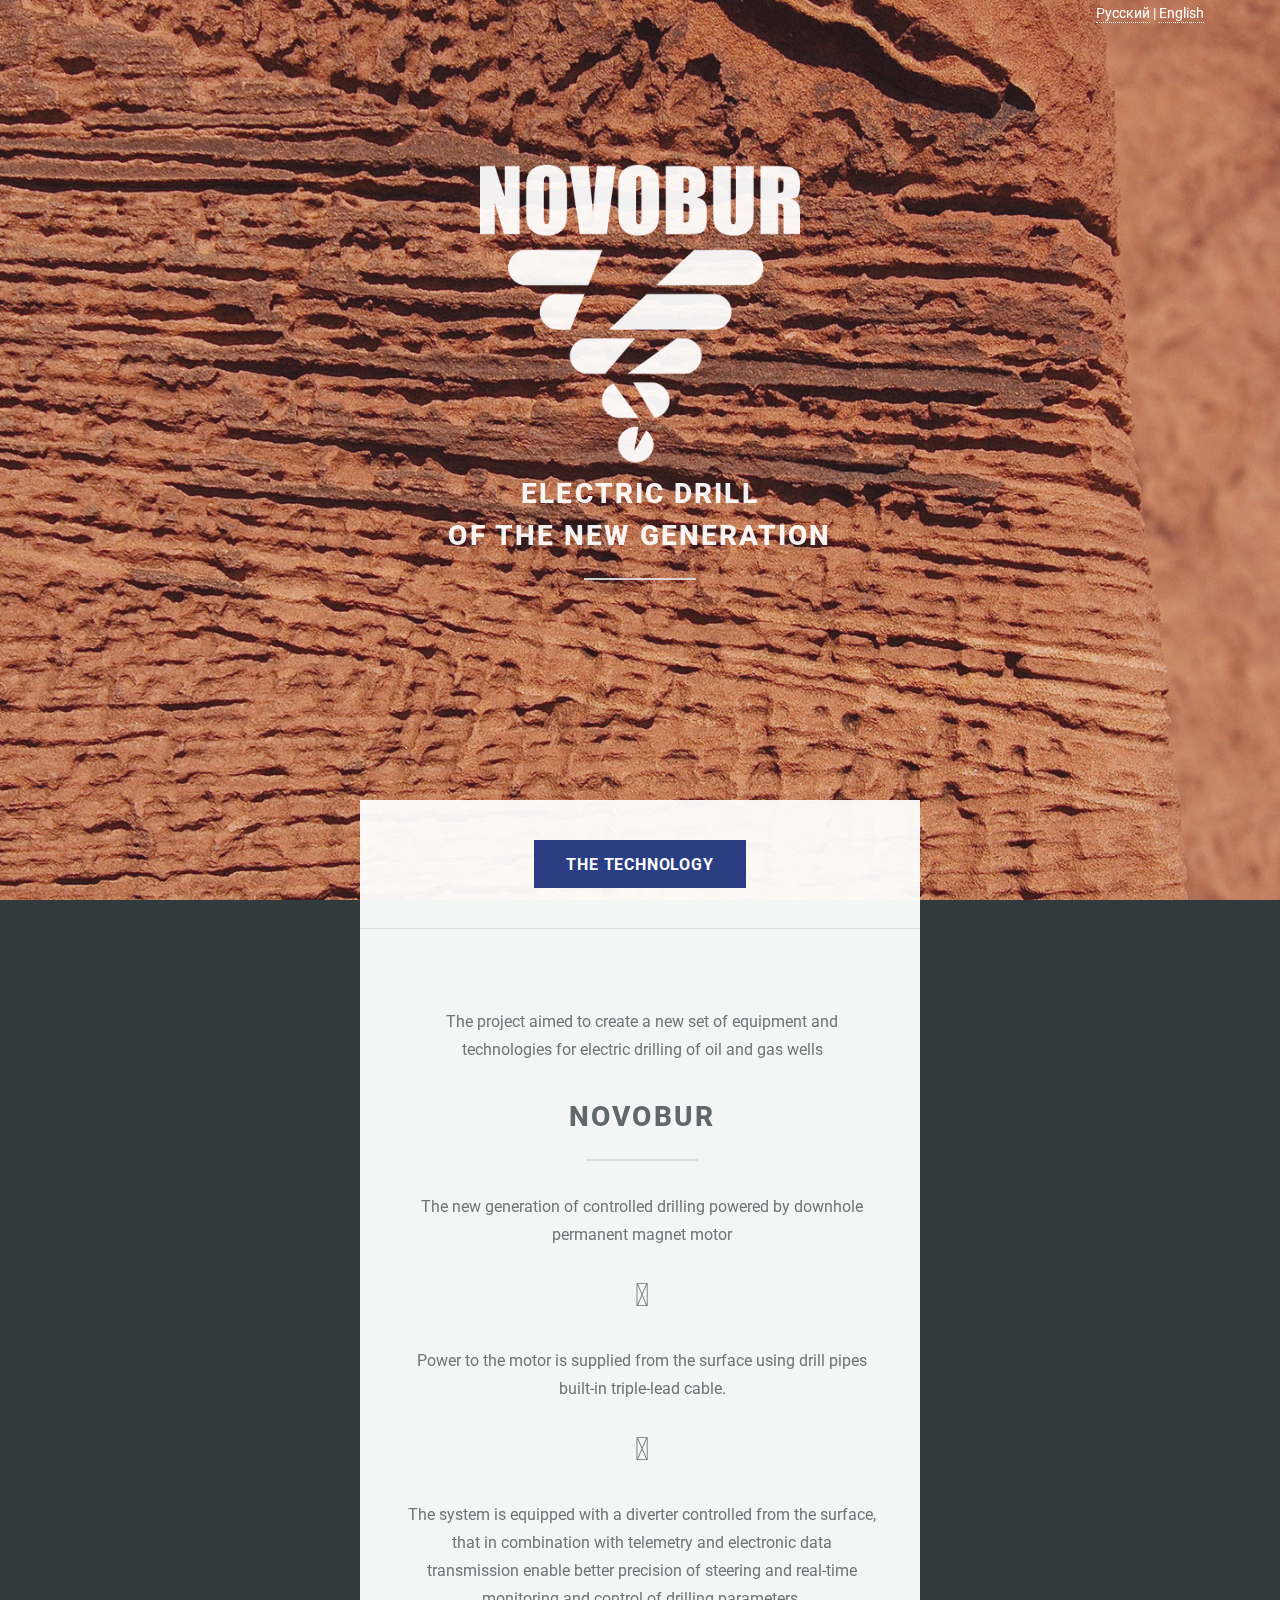
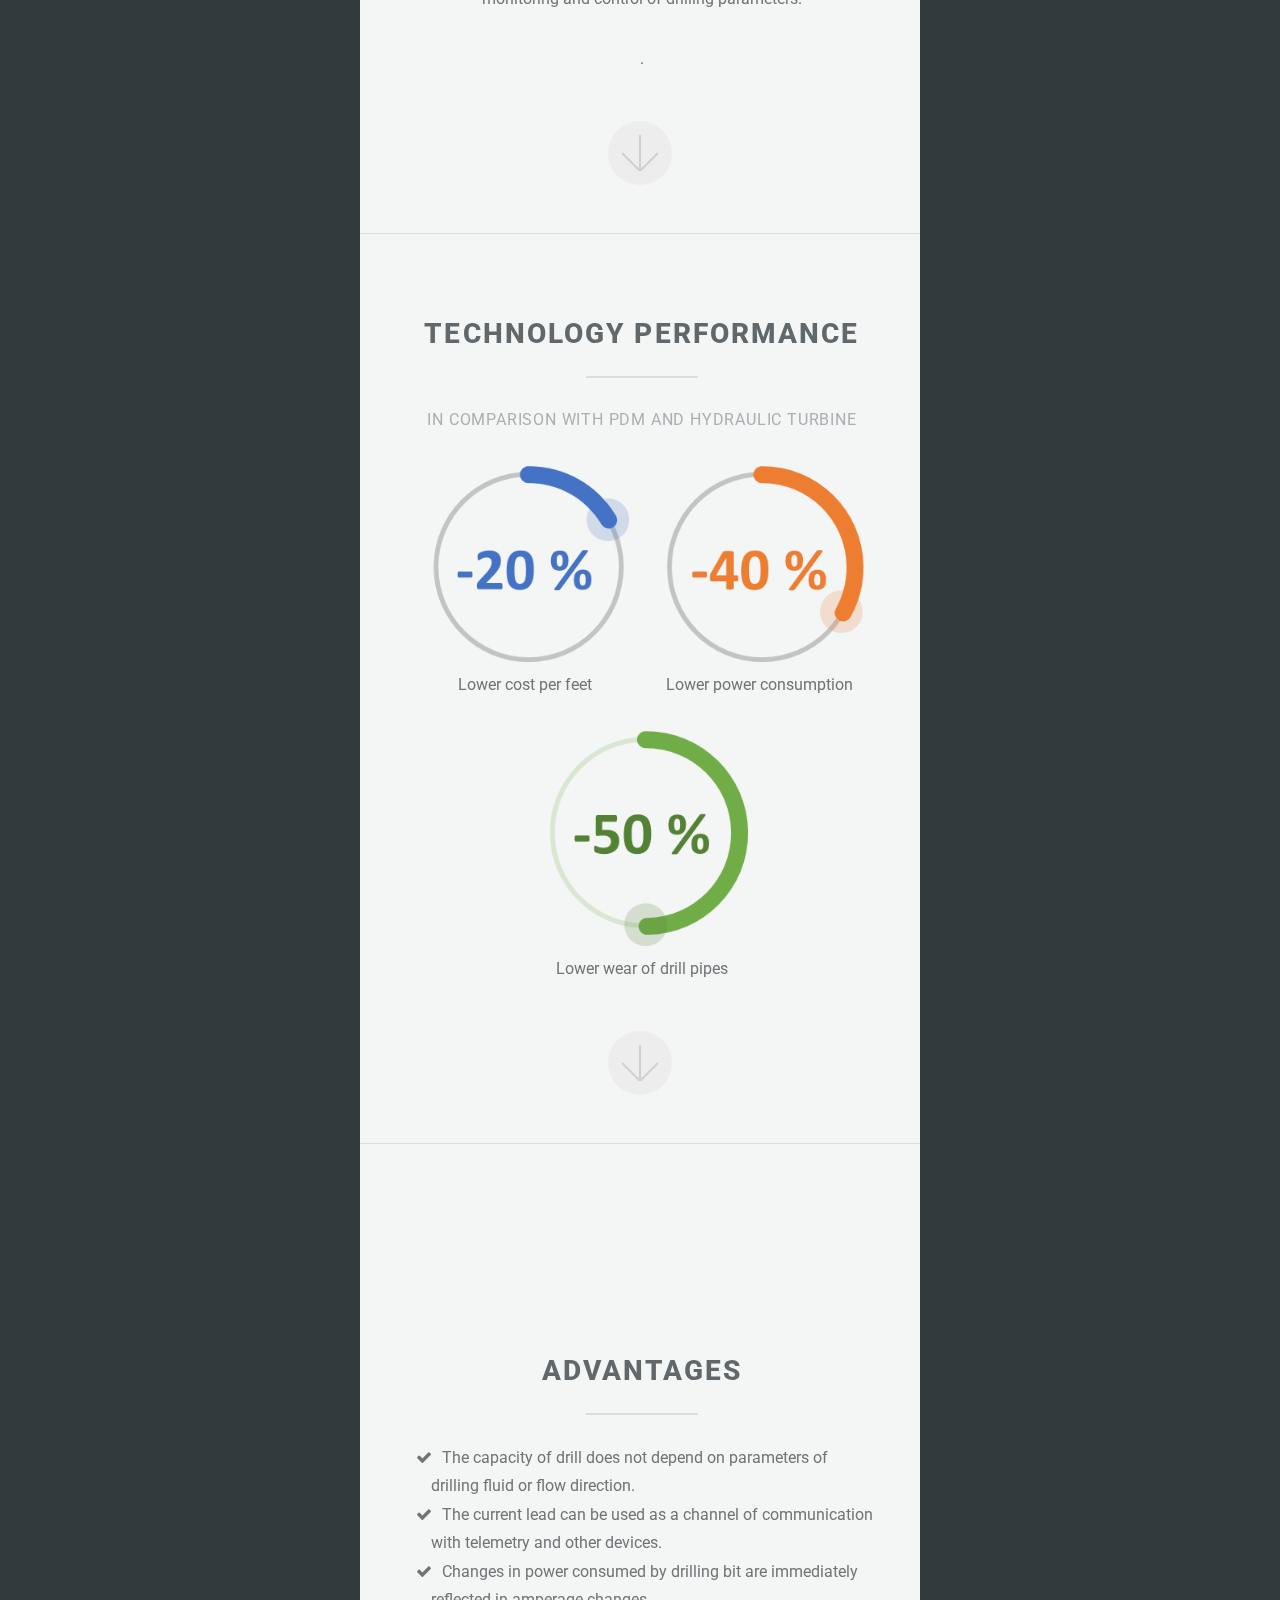
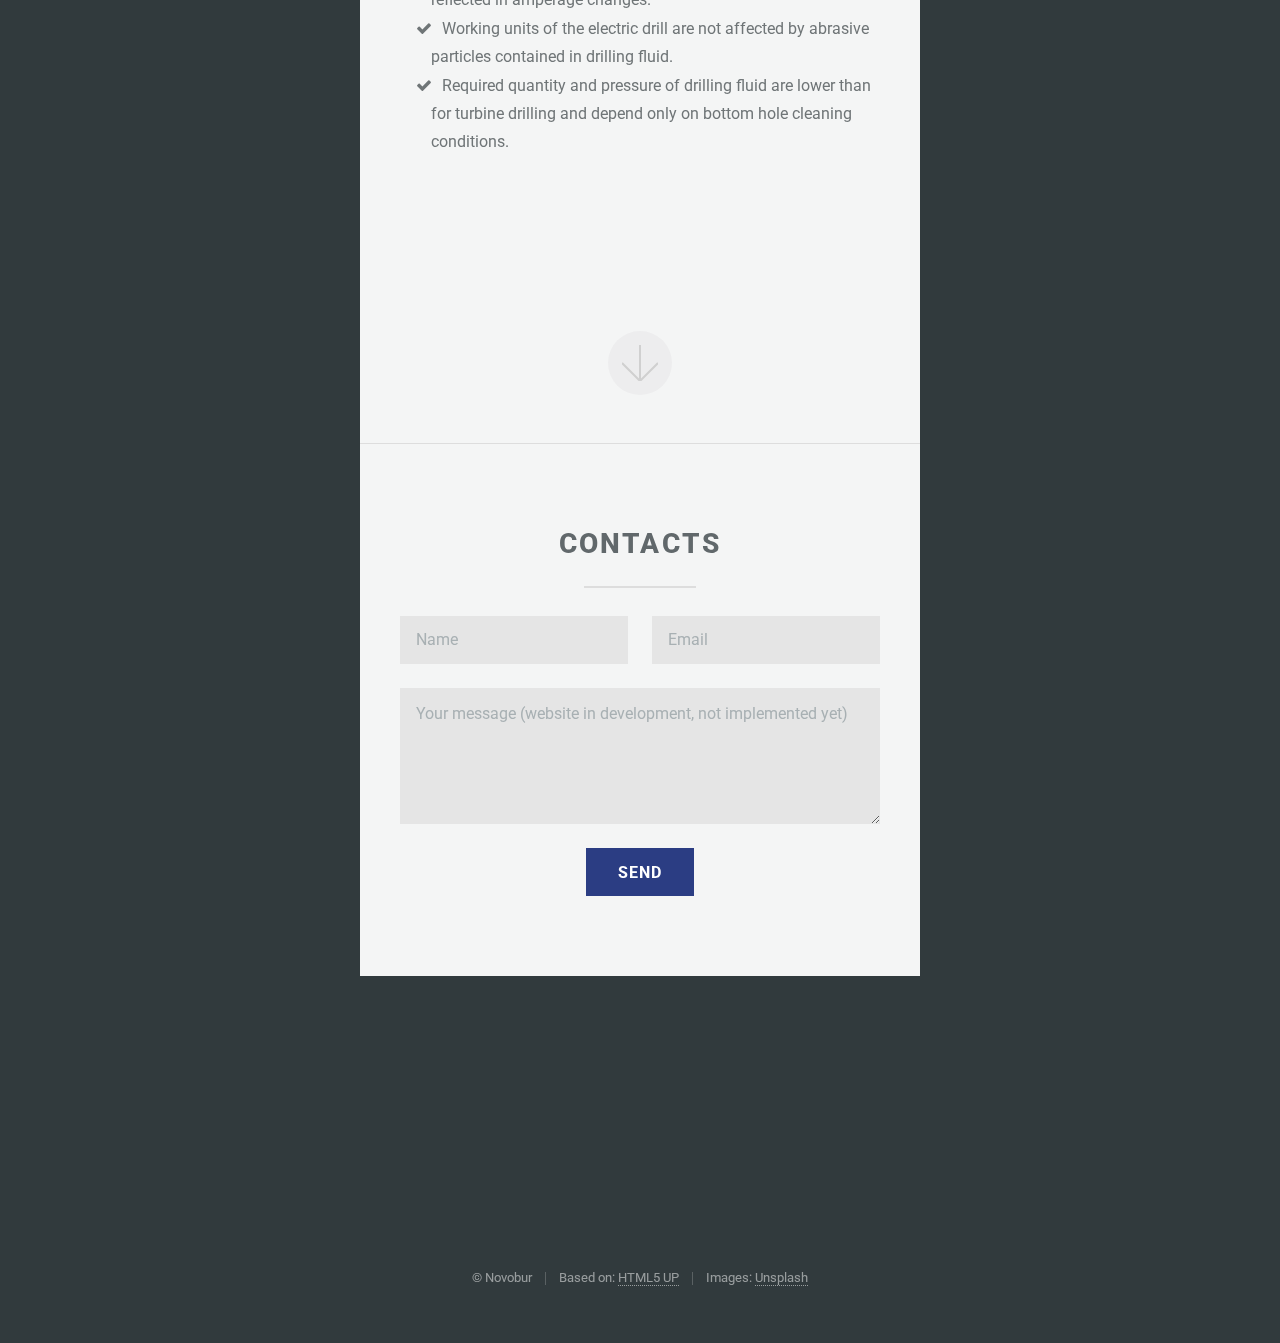
==== commit 996e628d: "en fix" ====
--- a/index_en.html
+++ b/index_en.html
@@ -138,7 +138,7 @@
 							<div class="12u$"><textarea name="message" id="message" placeholder="Your message (website in development, not implemented yet)" rows="4"></textarea></div>
 							<div class="12u$">
 								<ul class="actions">
-									<li><input type="submit" value="Отправить сообщение" class="special" /></li>
+									<li><input type="submit" value="SEND" class="special" /></li>
 								</ul>
 							</div>
 						</div>
@@ -163,4 +163,4 @@
 			<script src="assets/js/main.js"></script>
 
 	</body>
-</html>+</html>
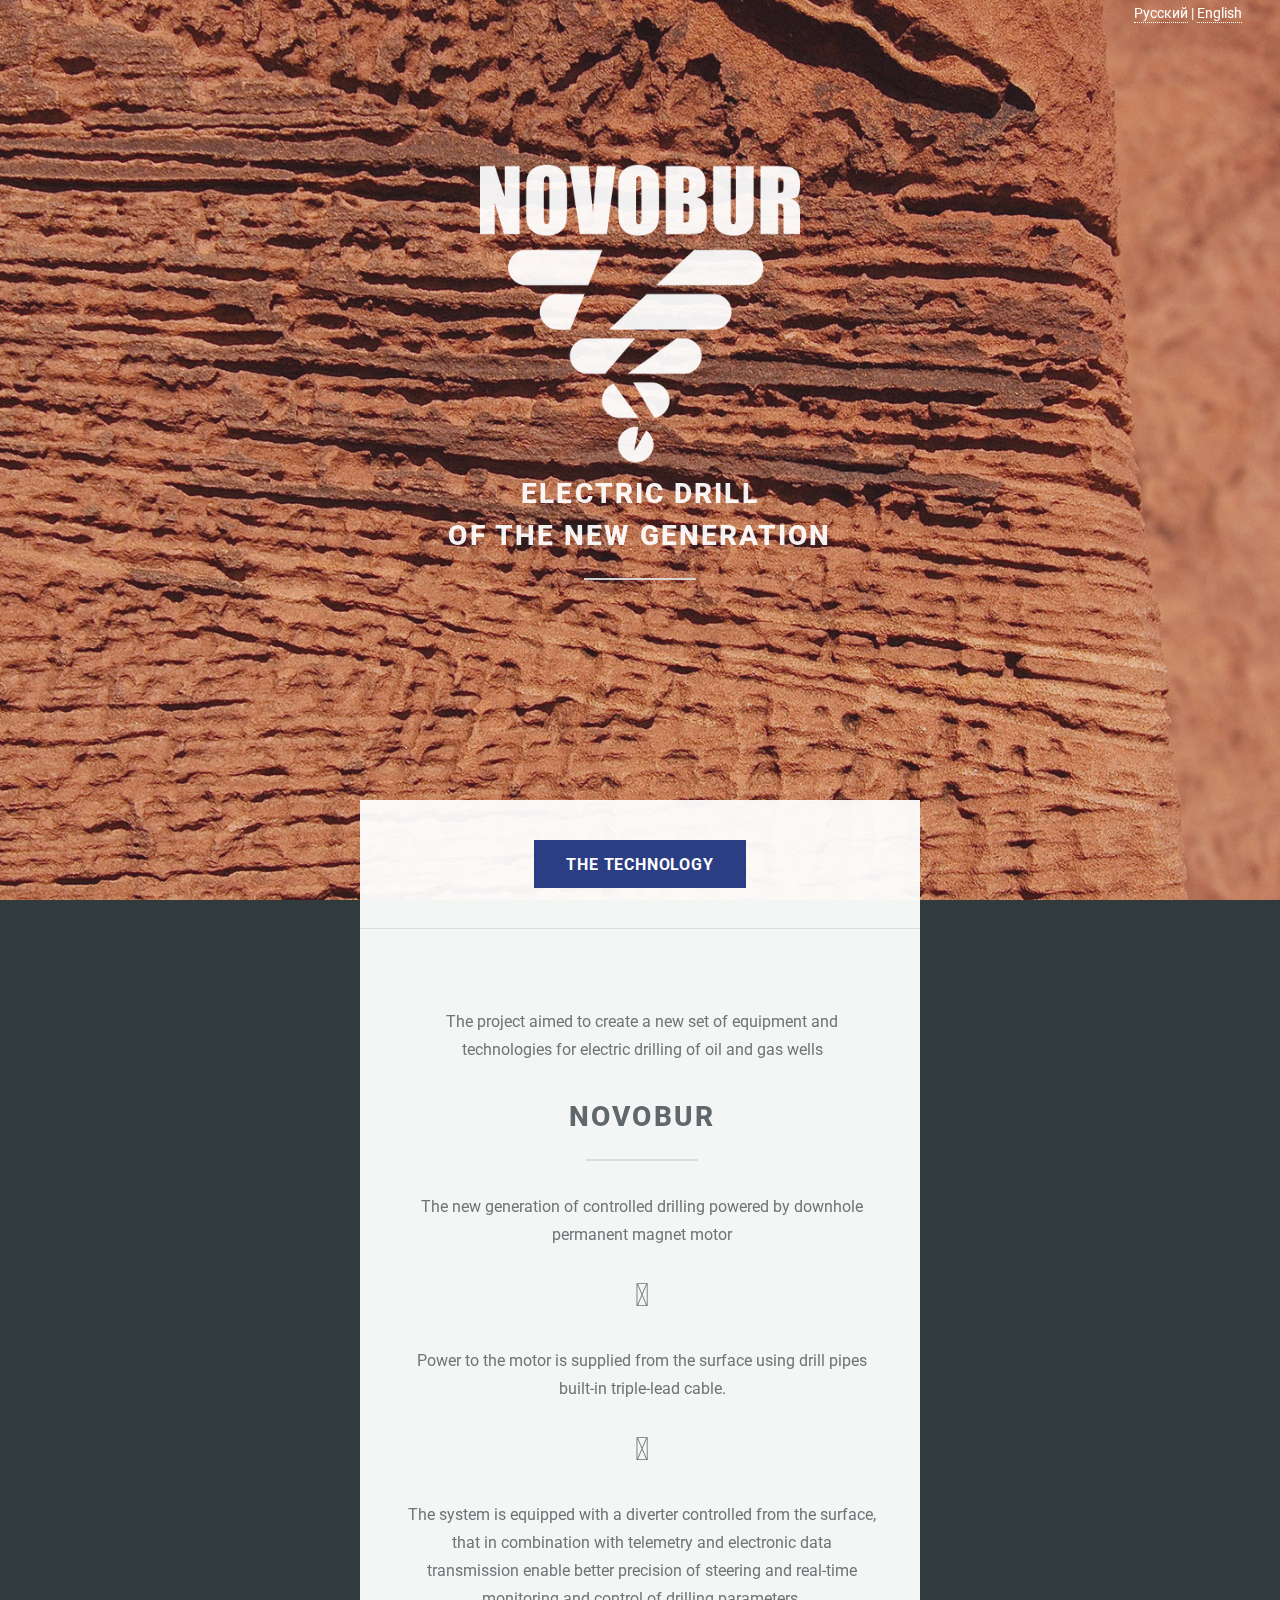
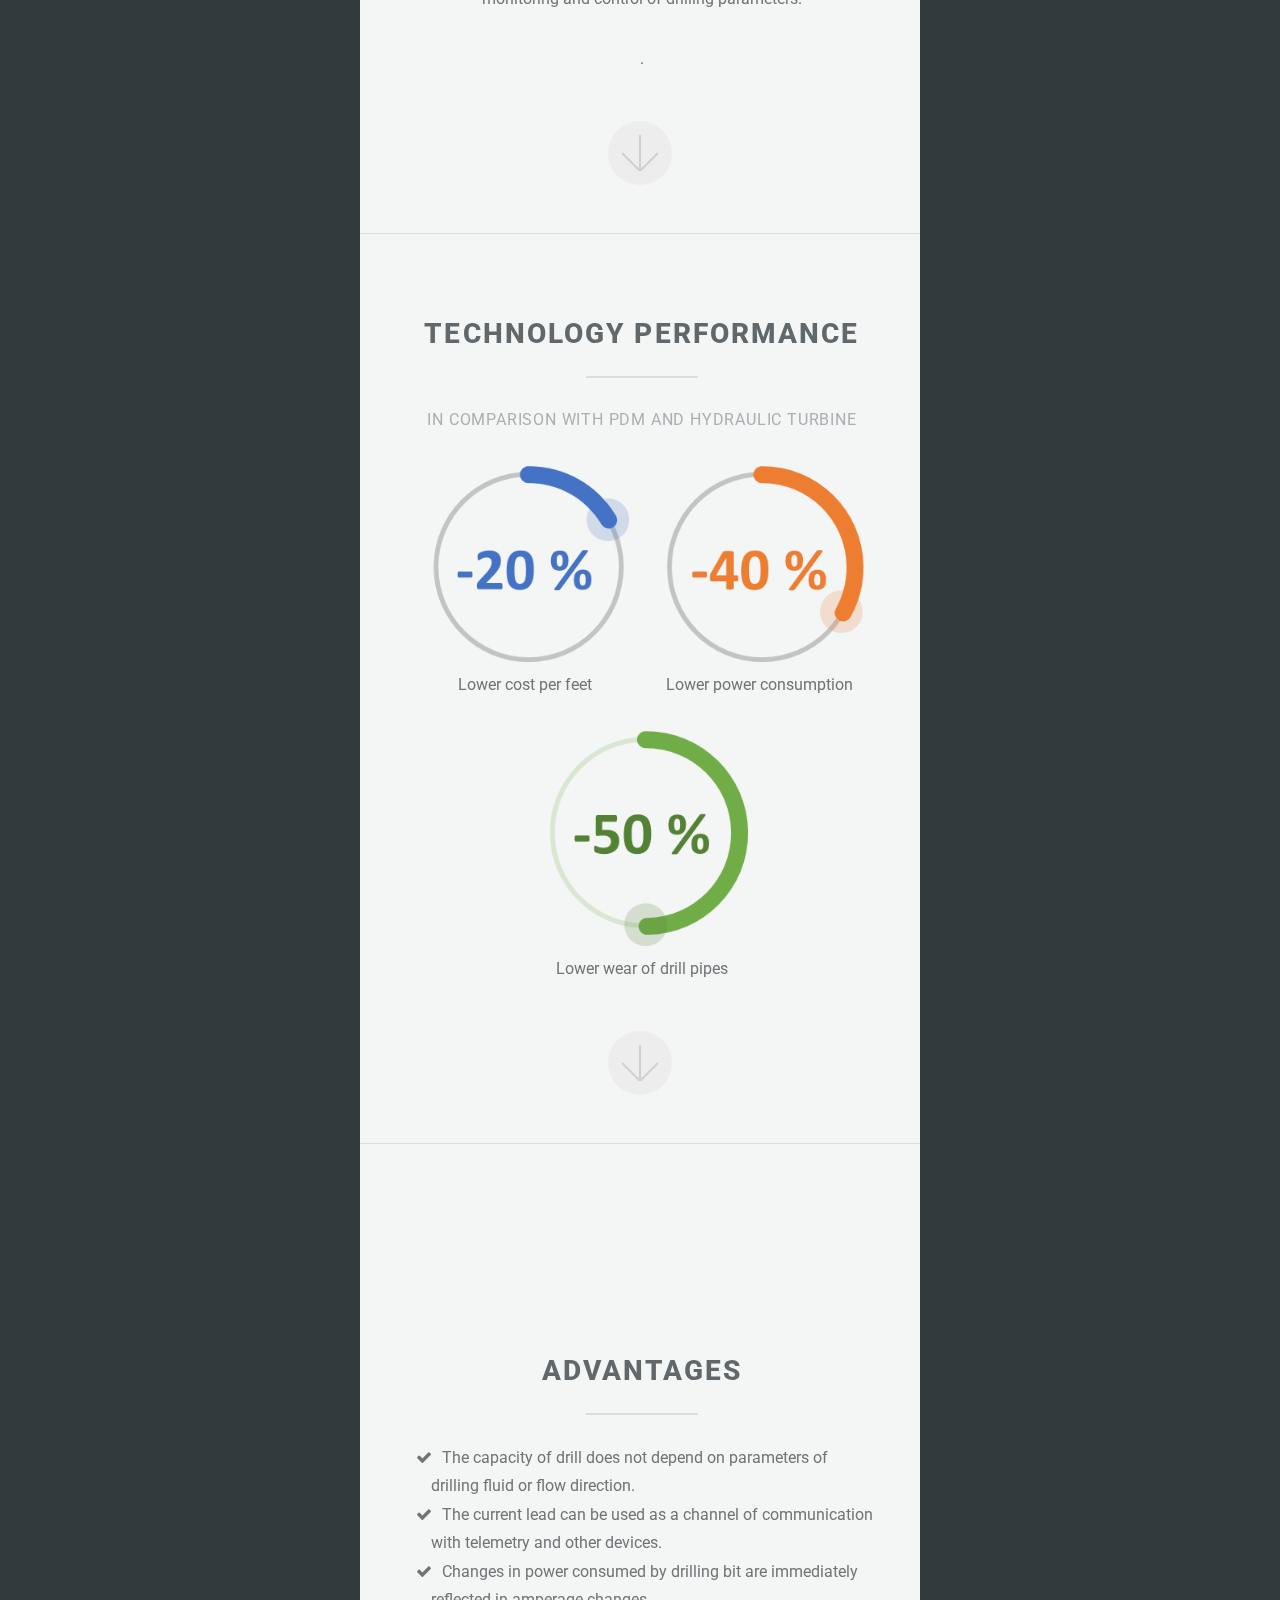
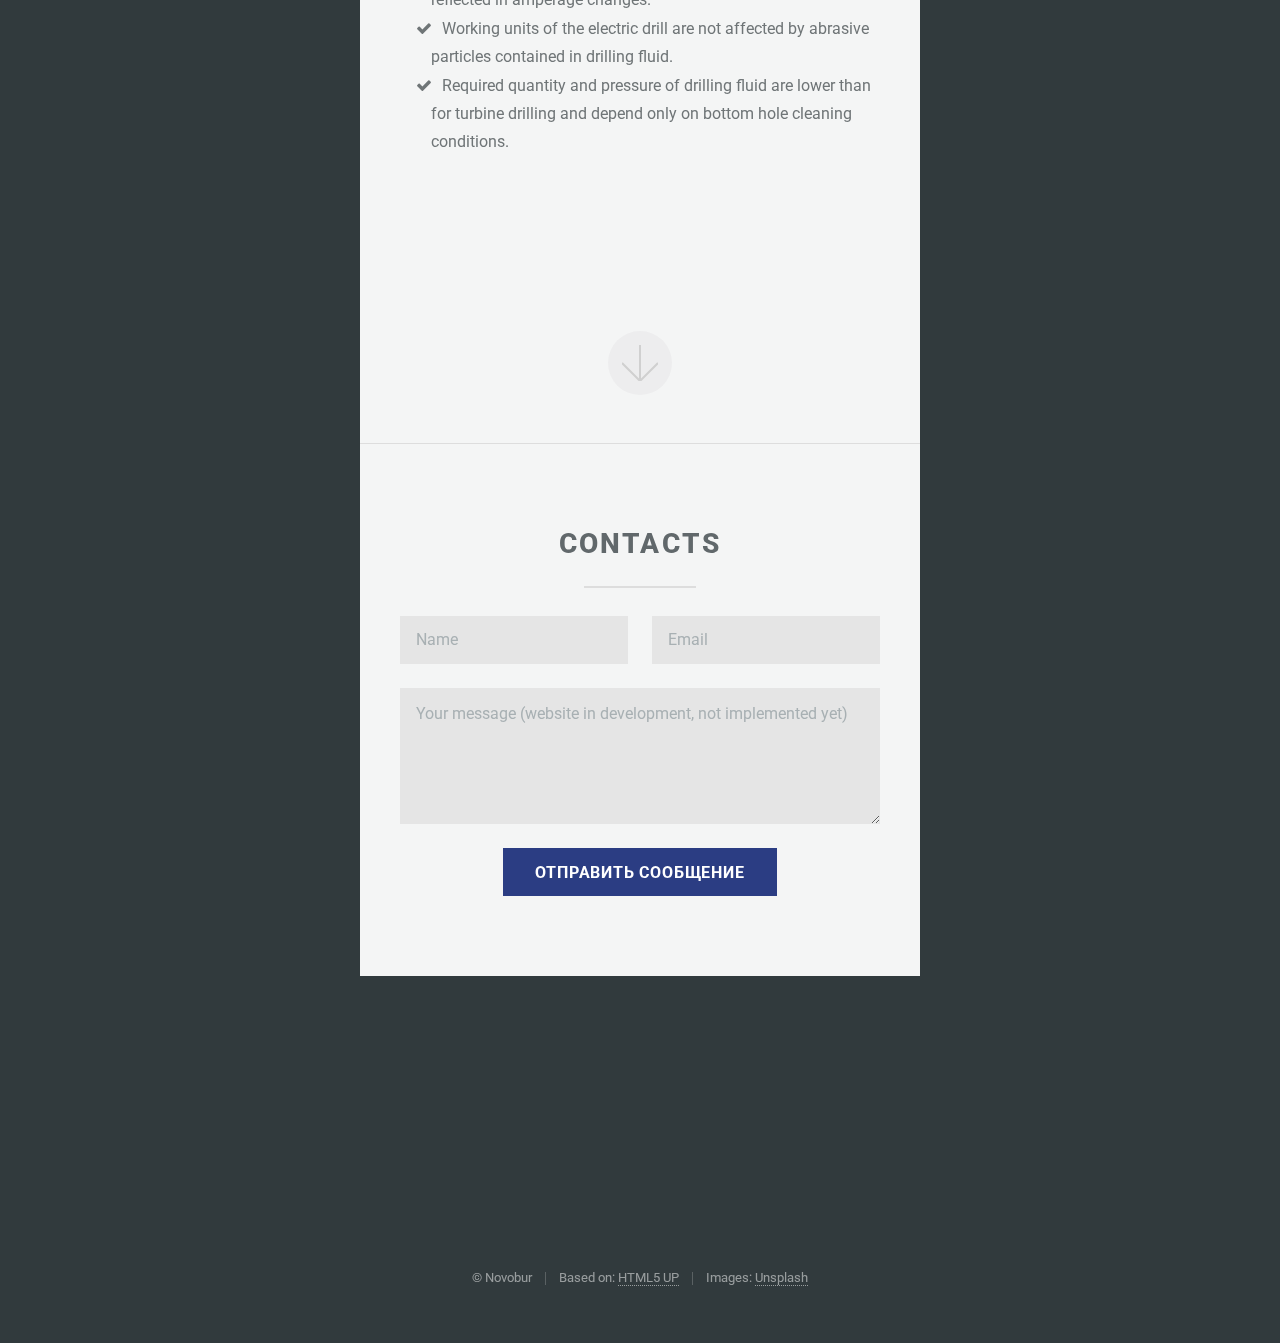
==== commit 47354568: "css fixes" ====
--- a/index_en.html
+++ b/index_en.html
@@ -22,6 +22,7 @@
                         animation: zoomIn 3s;
                         margin-left: -600px;
                         margin-right: -600px;
+                        maring-top: 1cm;
                     }
                 </style>
 		<!--[if lte IE 8]><link rel="stylesheet" href="assets/css/ie8.css" /><![endif]-->
@@ -29,7 +30,7 @@
 	</head>
 	<body>
             
-                <div style="font-size: 90%; color: white; text-align: right; margin-right: 2cm;"><a style="color: white;" href="index.html">Русский</a> | <a style="color: white;" href="index_en.html">English</a></div>
+                <div style="font-size: 90%; color: white; text-align: right; margin-right: 1cm;"><a style="color: white;" href="index.html">Русский</a> | <a style="color: white;" href="index_en.html">English</a></div>
 
 		<!-- Header -->
 			<section id="header">
@@ -138,7 +139,7 @@
 							<div class="12u$"><textarea name="message" id="message" placeholder="Your message (website in development, not implemented yet)" rows="4"></textarea></div>
 							<div class="12u$">
 								<ul class="actions">
-									<li><input type="submit" value="SEND" class="special" /></li>
+									<li><input type="submit" value="Отправить сообщение" class="special" /></li>
 								</ul>
 							</div>
 						</div>
@@ -163,4 +164,4 @@
 			<script src="assets/js/main.js"></script>
 
 	</body>
-</html>
+</html>--- a/assets/css/main.css
+++ b/assets/css/main.css
@@ -1362,7 +1362,7 @@
 
 		a:hover {
 			border-bottom-color: transparent !important;
-			color: #8cd1a8 !important;
+			color: #2B3D83 !important;
 			text-decoration: none;
 		}
 
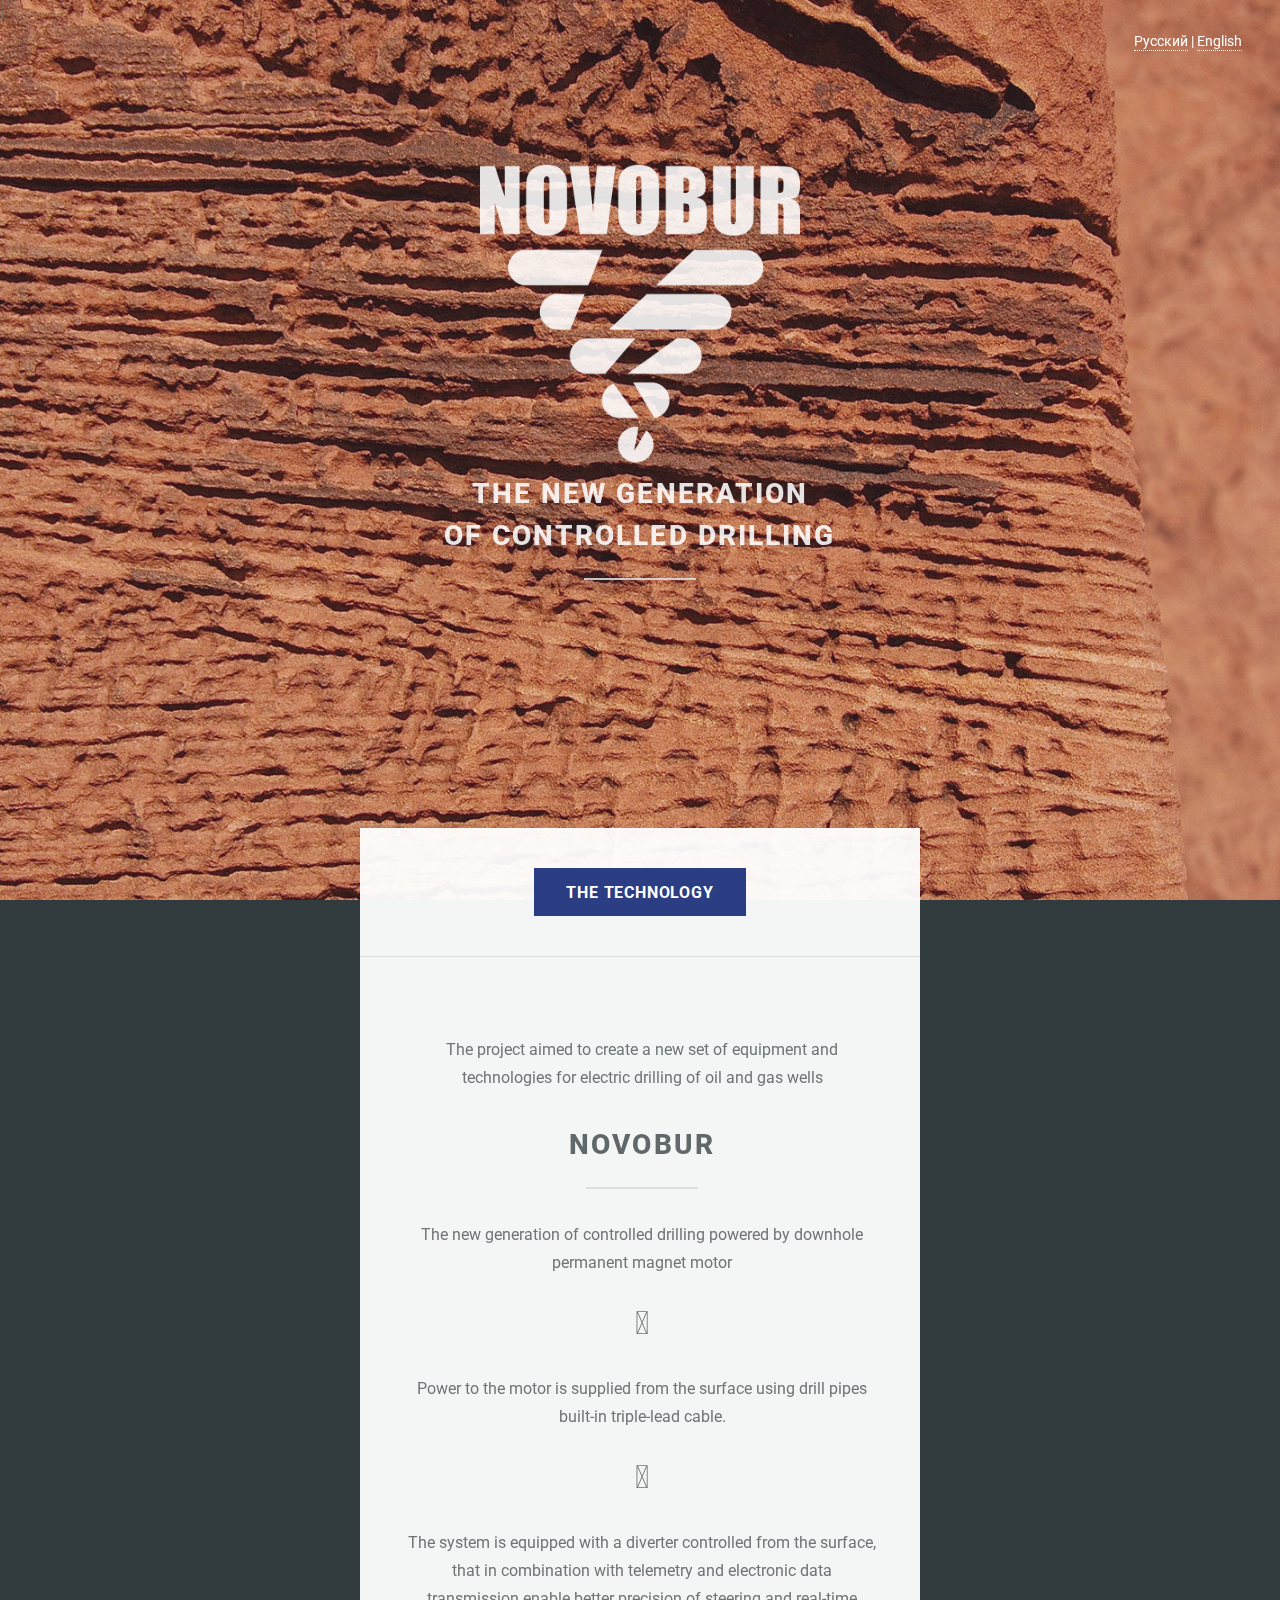
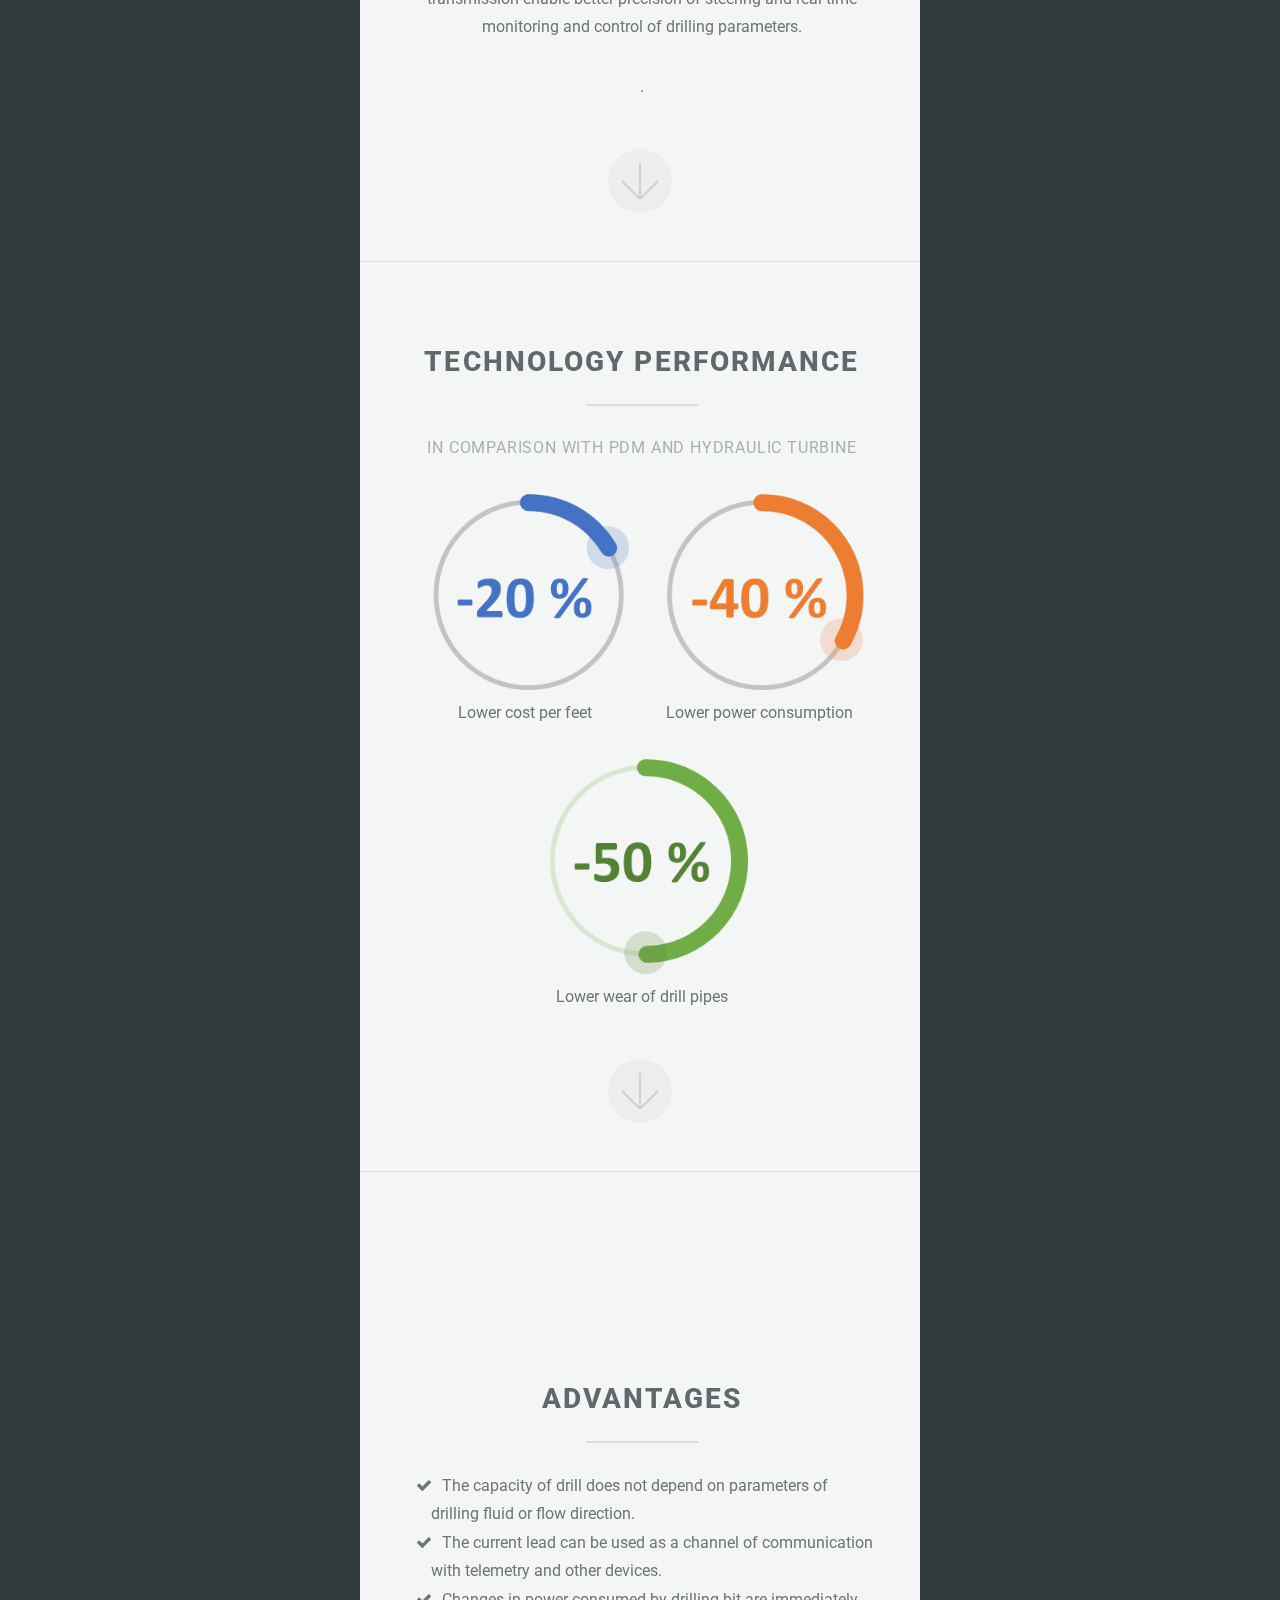
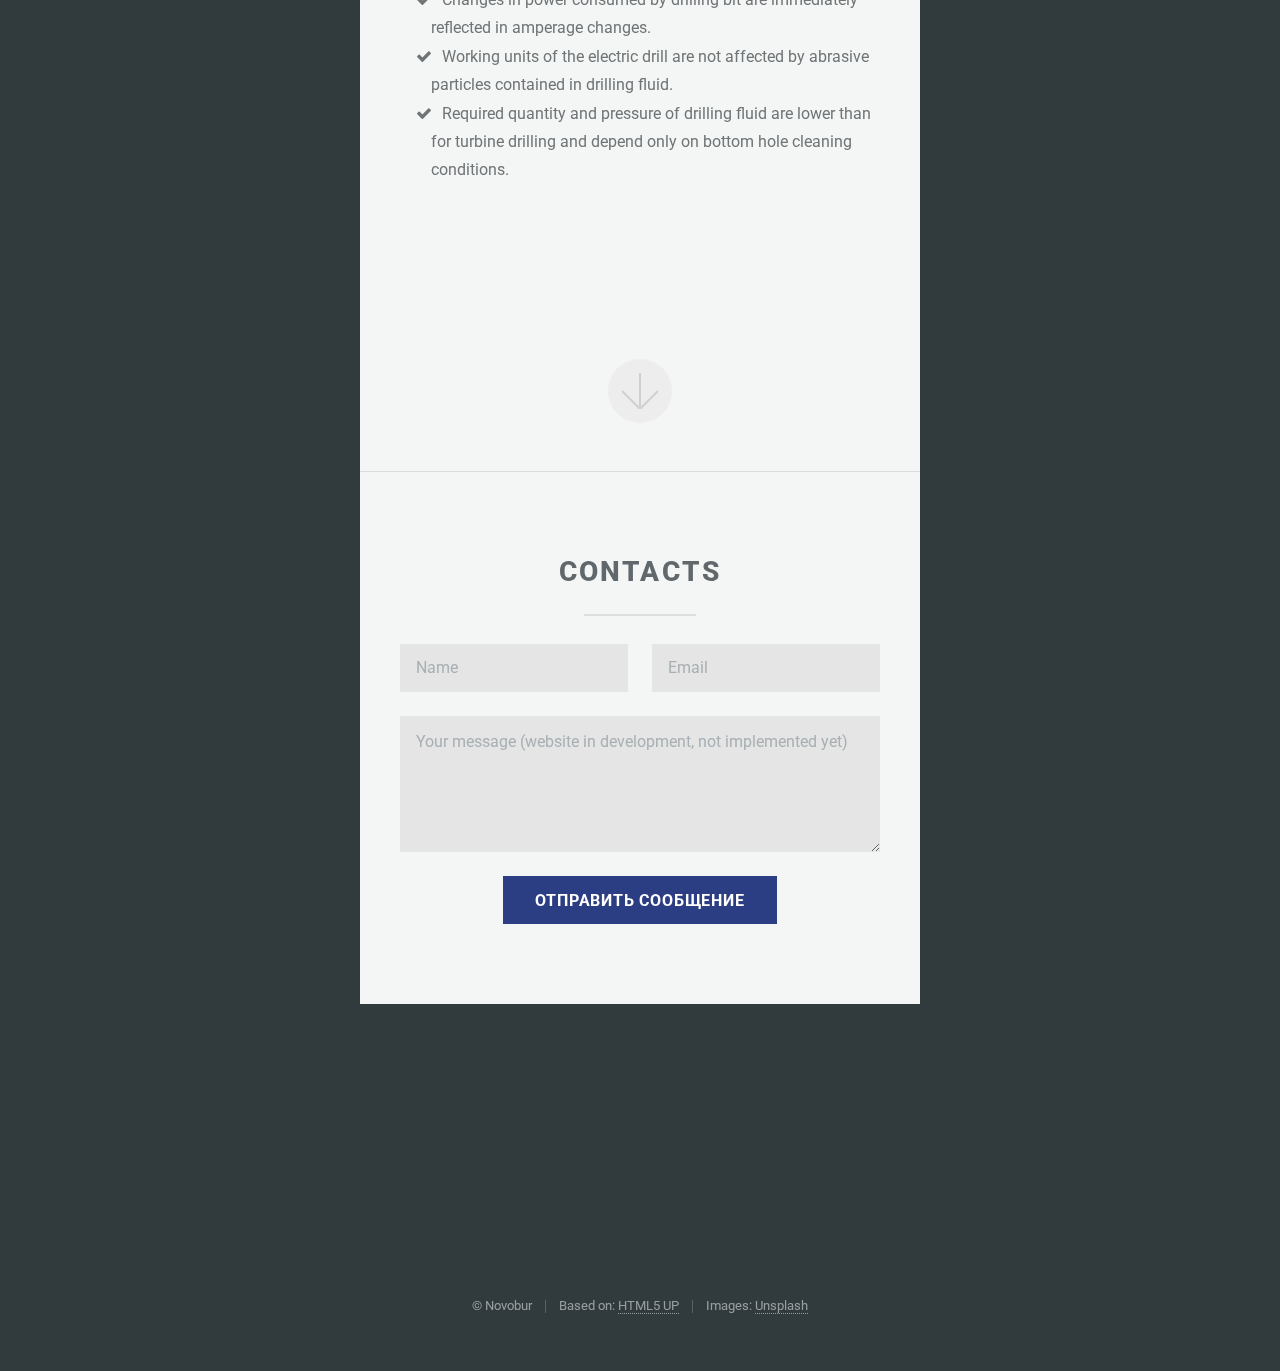
==== commit b9d1c130: "title fix" ====
--- a/index_en.html
+++ b/index_en.html
@@ -1,5 +1,5 @@
 <!DOCTYPE HTML>
-<html>
+i<html>
 	<head>
 		<title>NOVOBUR. Electric drill of the new generation</title>
 		<meta charset="utf-8" />
@@ -36,7 +36,7 @@
 			<section id="header">
 				<header class="major">
                                     <img src="images/novobur-white-en.png" width="320" id="logo"/>
-					<h2>ELECTRIC DRILL <br />OF THE NEW GENERATION</h2>
+					<h2>THE NEW GENERATION<br >OF CONTROLLED DRILLING</h2>
 
 				</header>
 				<div class="container">
@@ -164,4 +164,4 @@
 			<script src="assets/js/main.js"></script>
 
 	</body>
-</html>+</html>
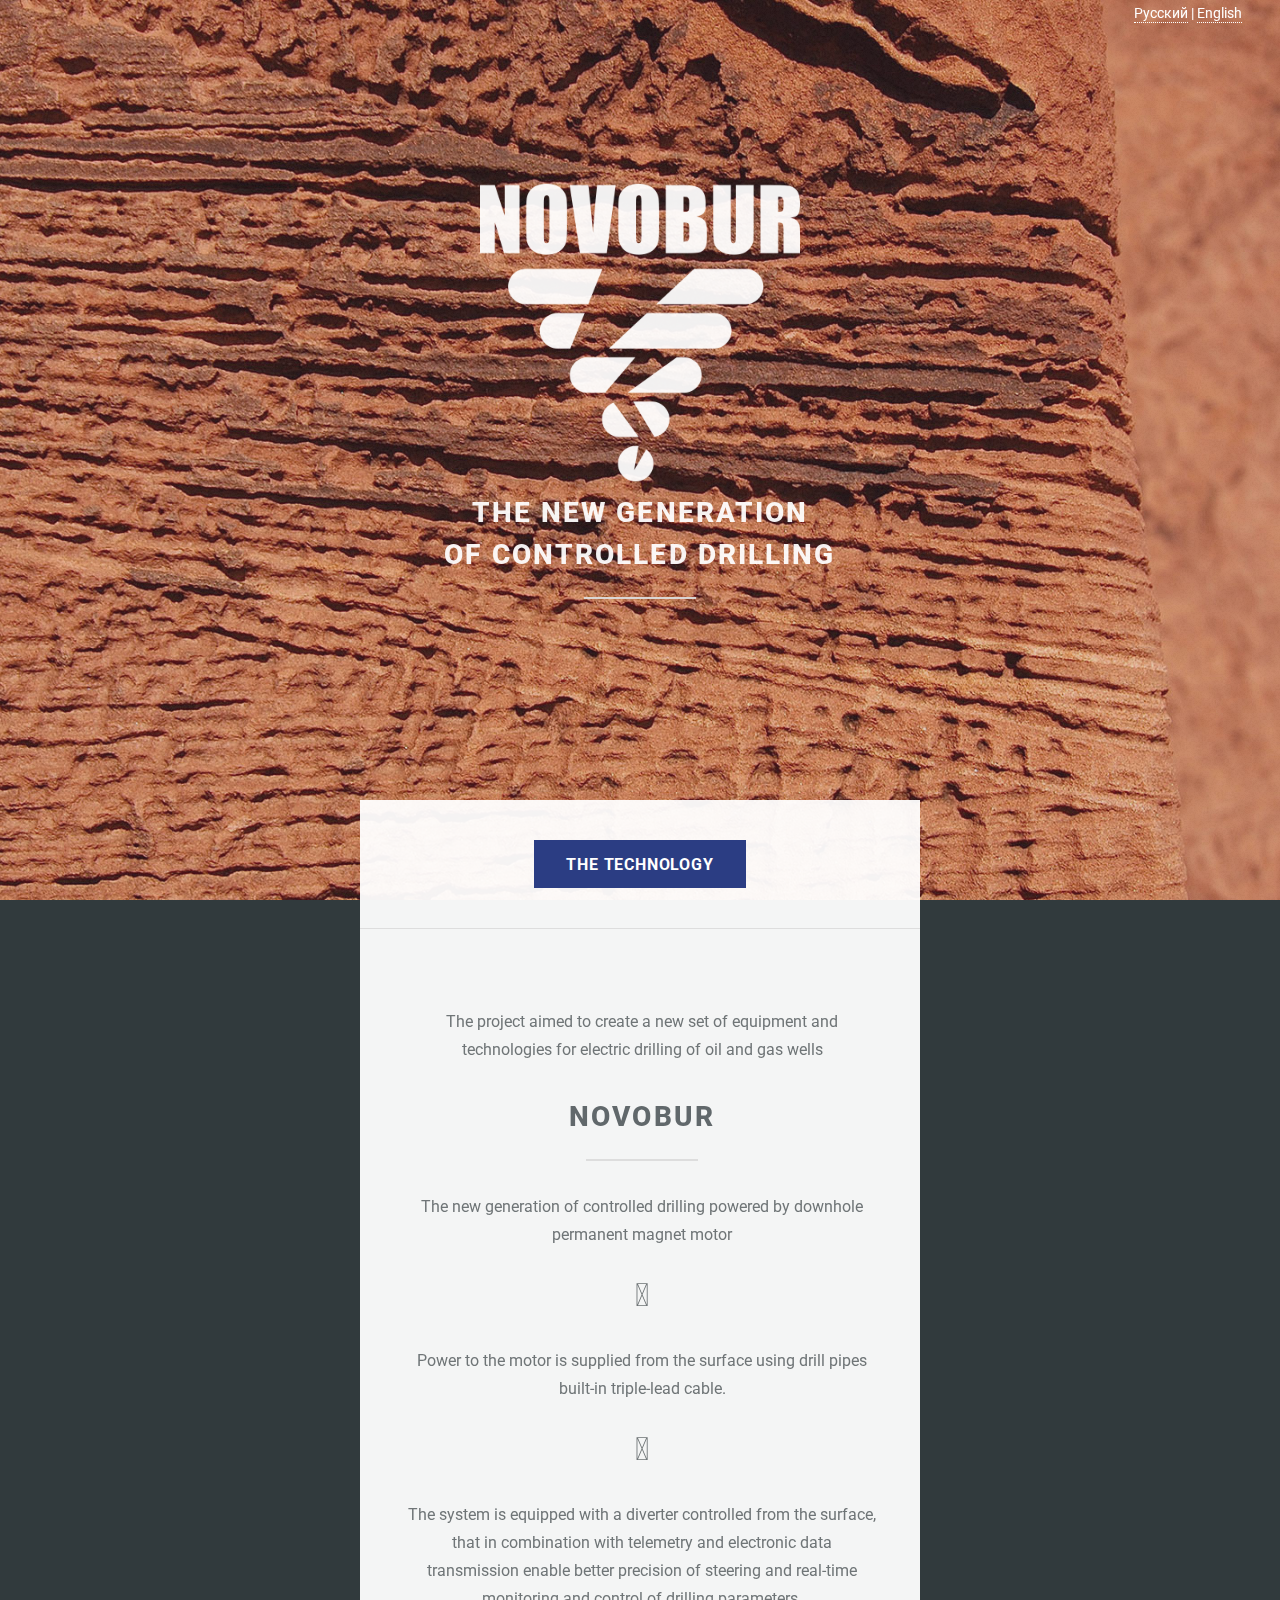
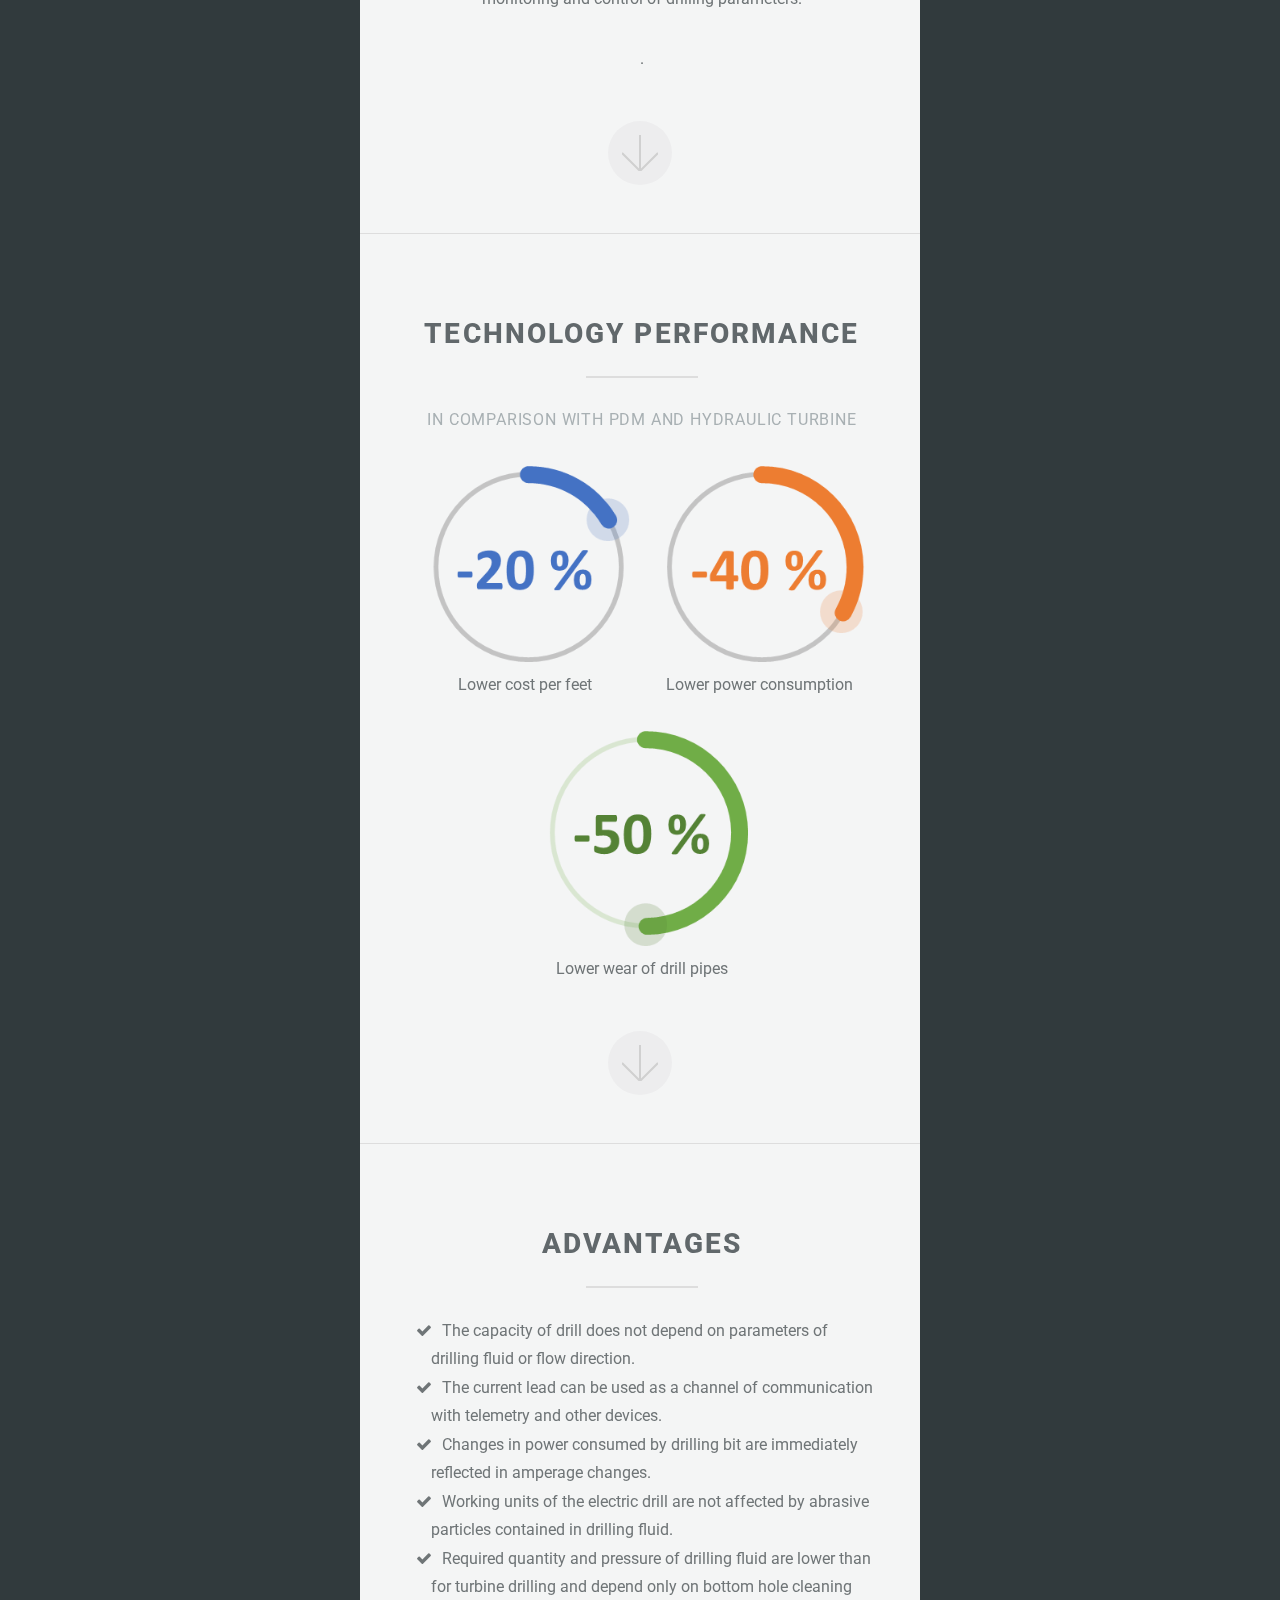
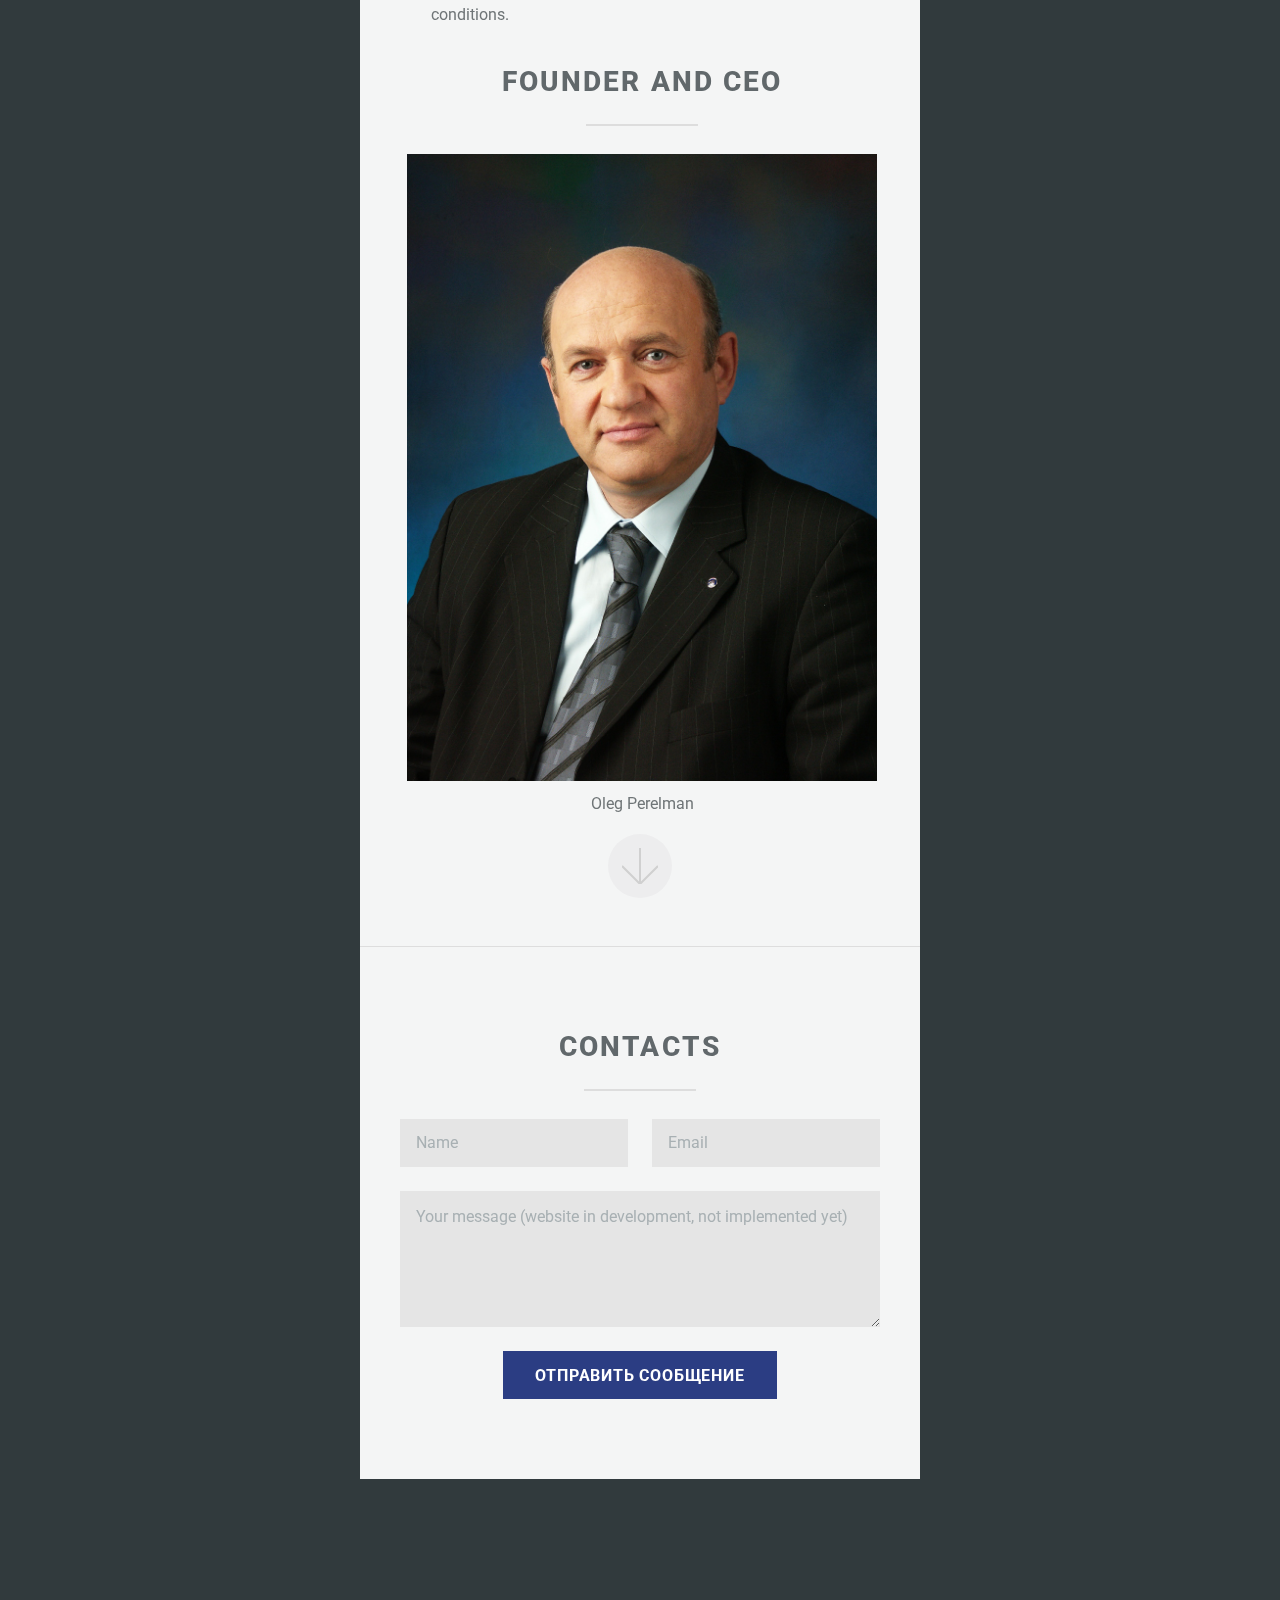
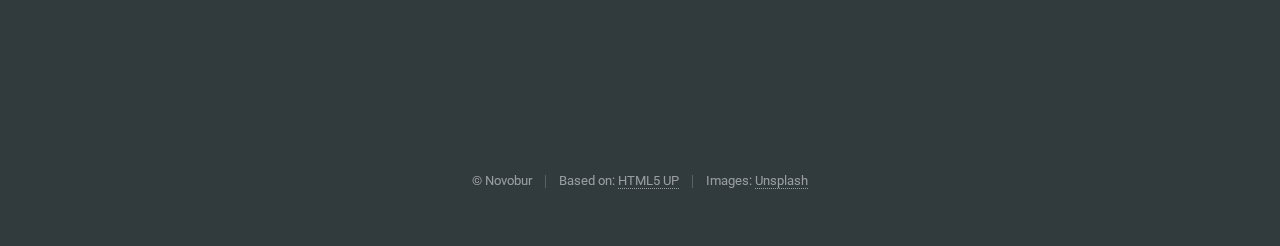
==== commit 8c77e0a3: "founder pic" ====
--- a/index_en.html
+++ b/index_en.html
@@ -1,5 +1,5 @@
 <!DOCTYPE HTML>
-i<html>
+<html>
 	<head>
 		<title>NOVOBUR. Electric drill of the new generation</title>
 		<meta charset="utf-8" />
@@ -22,7 +22,7 @@
                         animation: zoomIn 3s;
                         margin-left: -600px;
                         margin-right: -600px;
-                        maring-top: 1cm;
+                        margin-top: 1cm;
                     }
                 </style>
 		<!--[if lte IE 8]><link rel="stylesheet" href="assets/css/ie8.css" /><![endif]-->
@@ -120,6 +120,13 @@
 <li class="checked">Required quantity and pressure of drilling fluid are lower than for turbine drilling and depend only on bottom hole cleaning conditions.</li>
 
                                                 </ul>
+                                            
+                                                <header class="major">
+							<h2>Founder and CEO</h2>
+						</header>
+                                            
+                                            <img src="images/perelman.jpg" width="100%" />
+                                            Oleg Perelman
 					</div>
 					<a href="#footer" class="goto-next scrolly">Next</a>
 				</div>
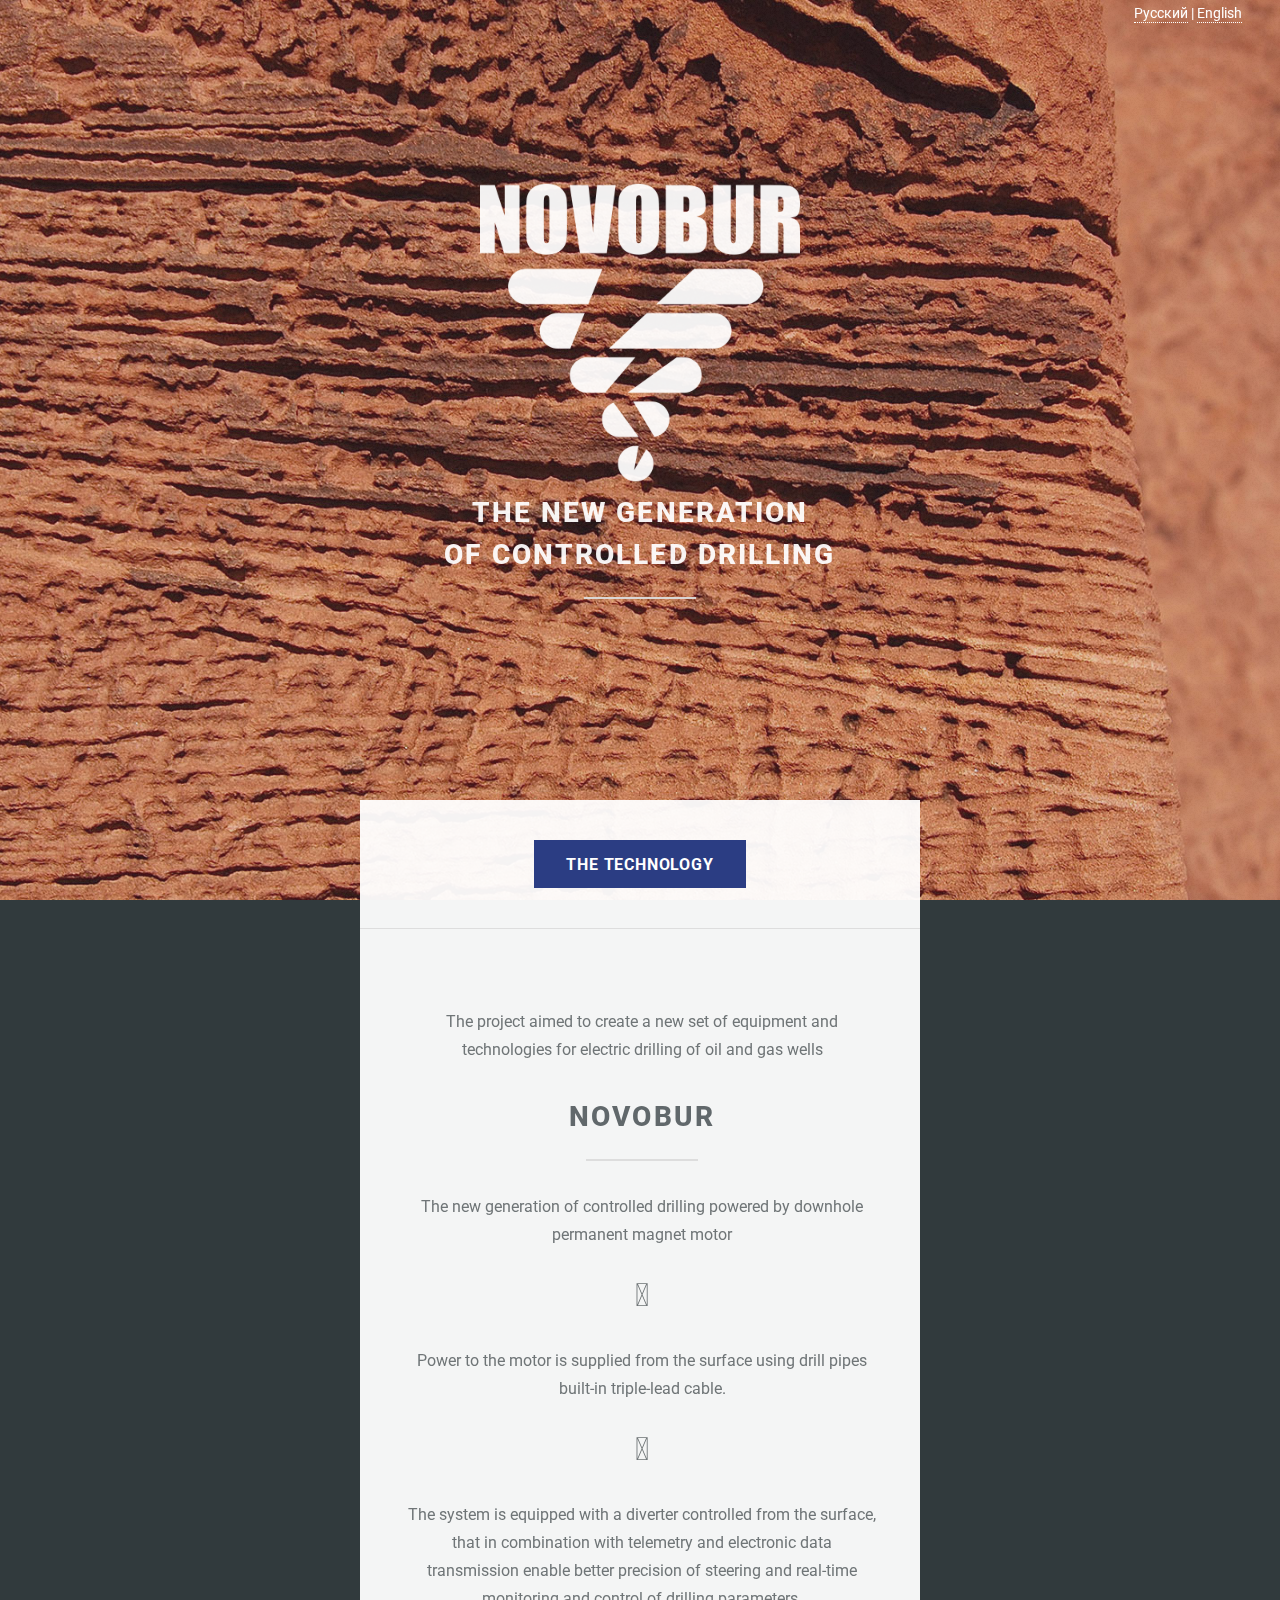
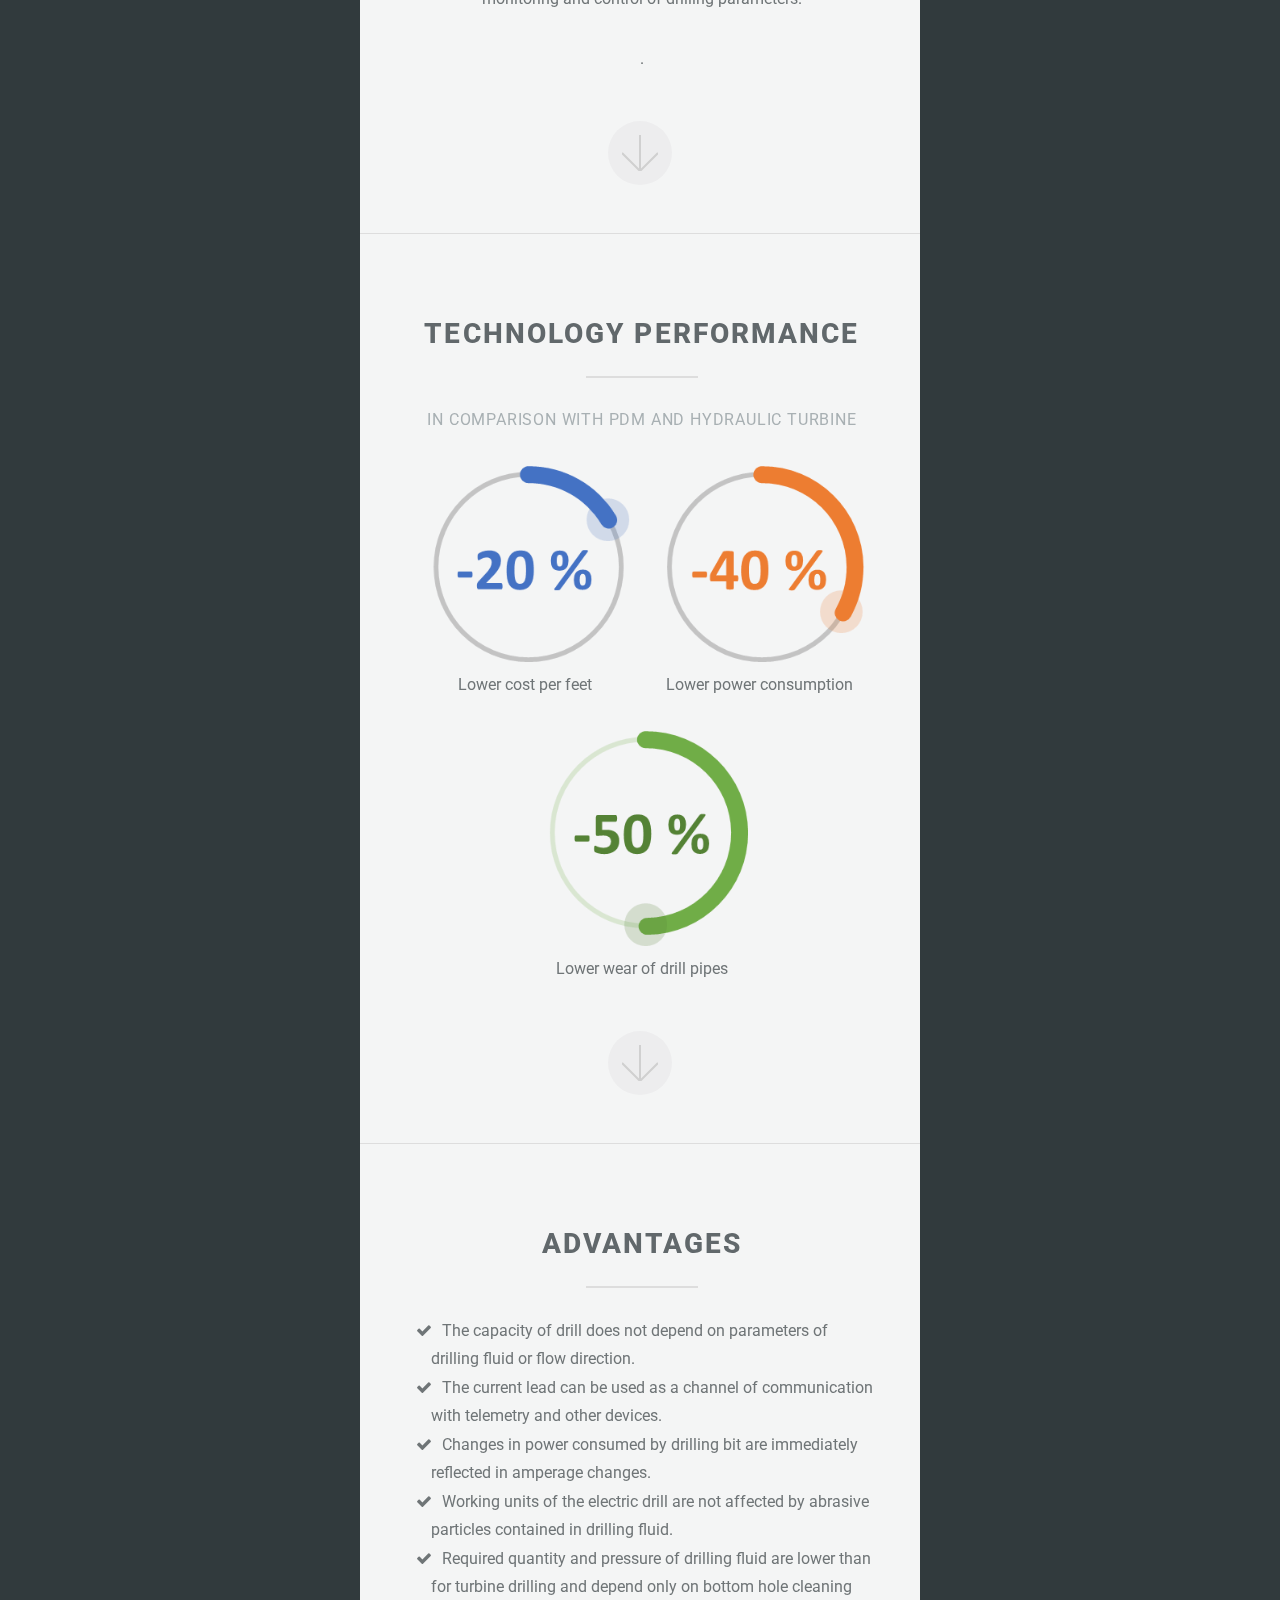
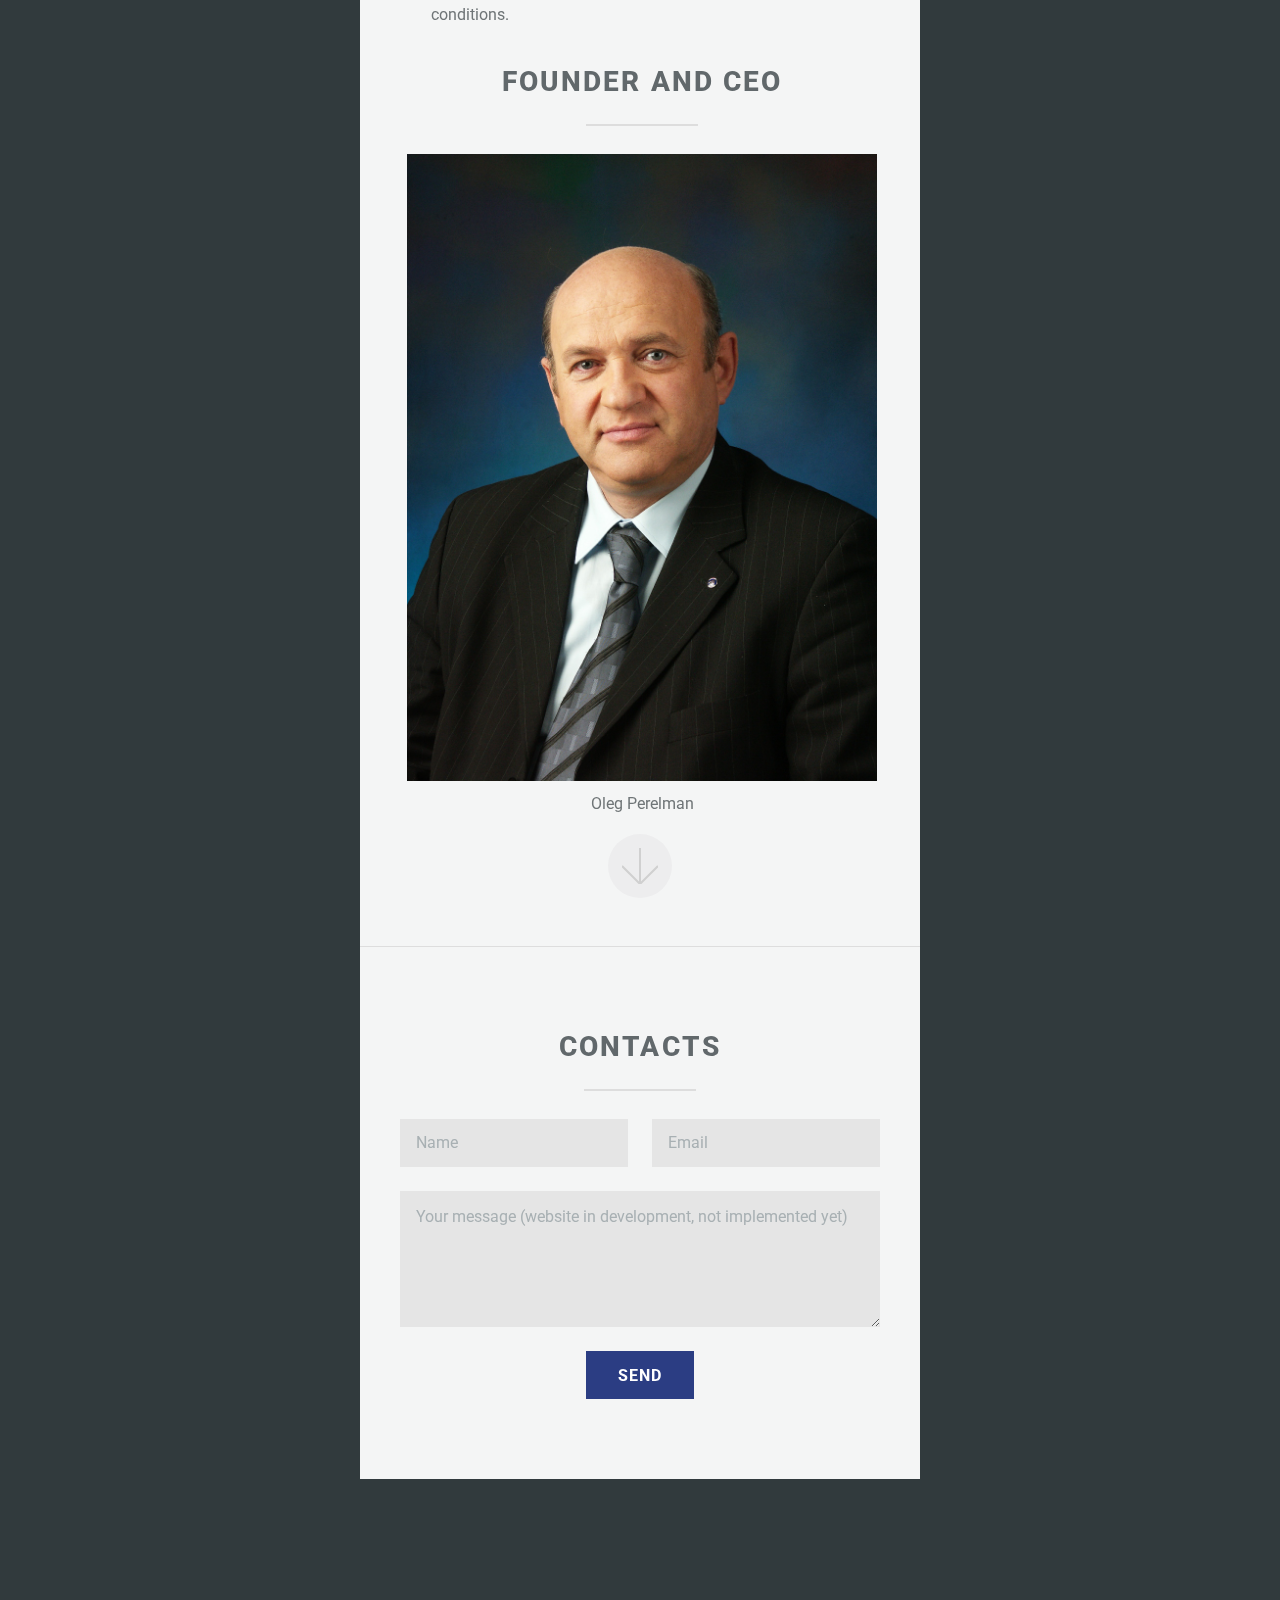
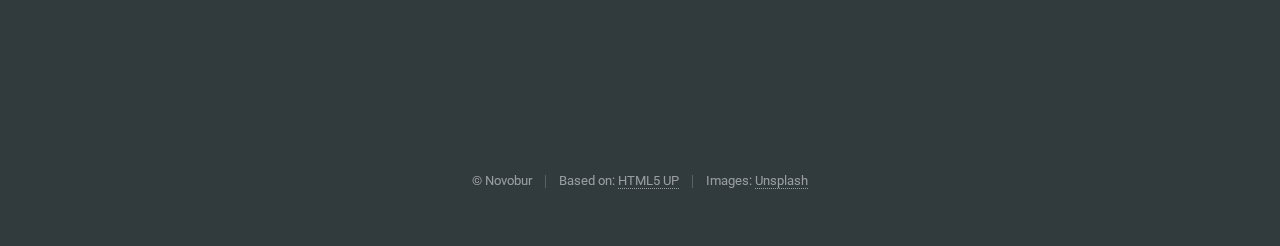
==== commit 9262eec2: "button translation" ====
--- a/index_en.html
+++ b/index_en.html
@@ -146,7 +146,7 @@
 							<div class="12u$"><textarea name="message" id="message" placeholder="Your message (website in development, not implemented yet)" rows="4"></textarea></div>
 							<div class="12u$">
 								<ul class="actions">
-									<li><input type="submit" value="Отправить сообщение" class="special" /></li>
+									<li><input type="submit" value="Send" class="special" /></li>
 								</ul>
 							</div>
 						</div>
